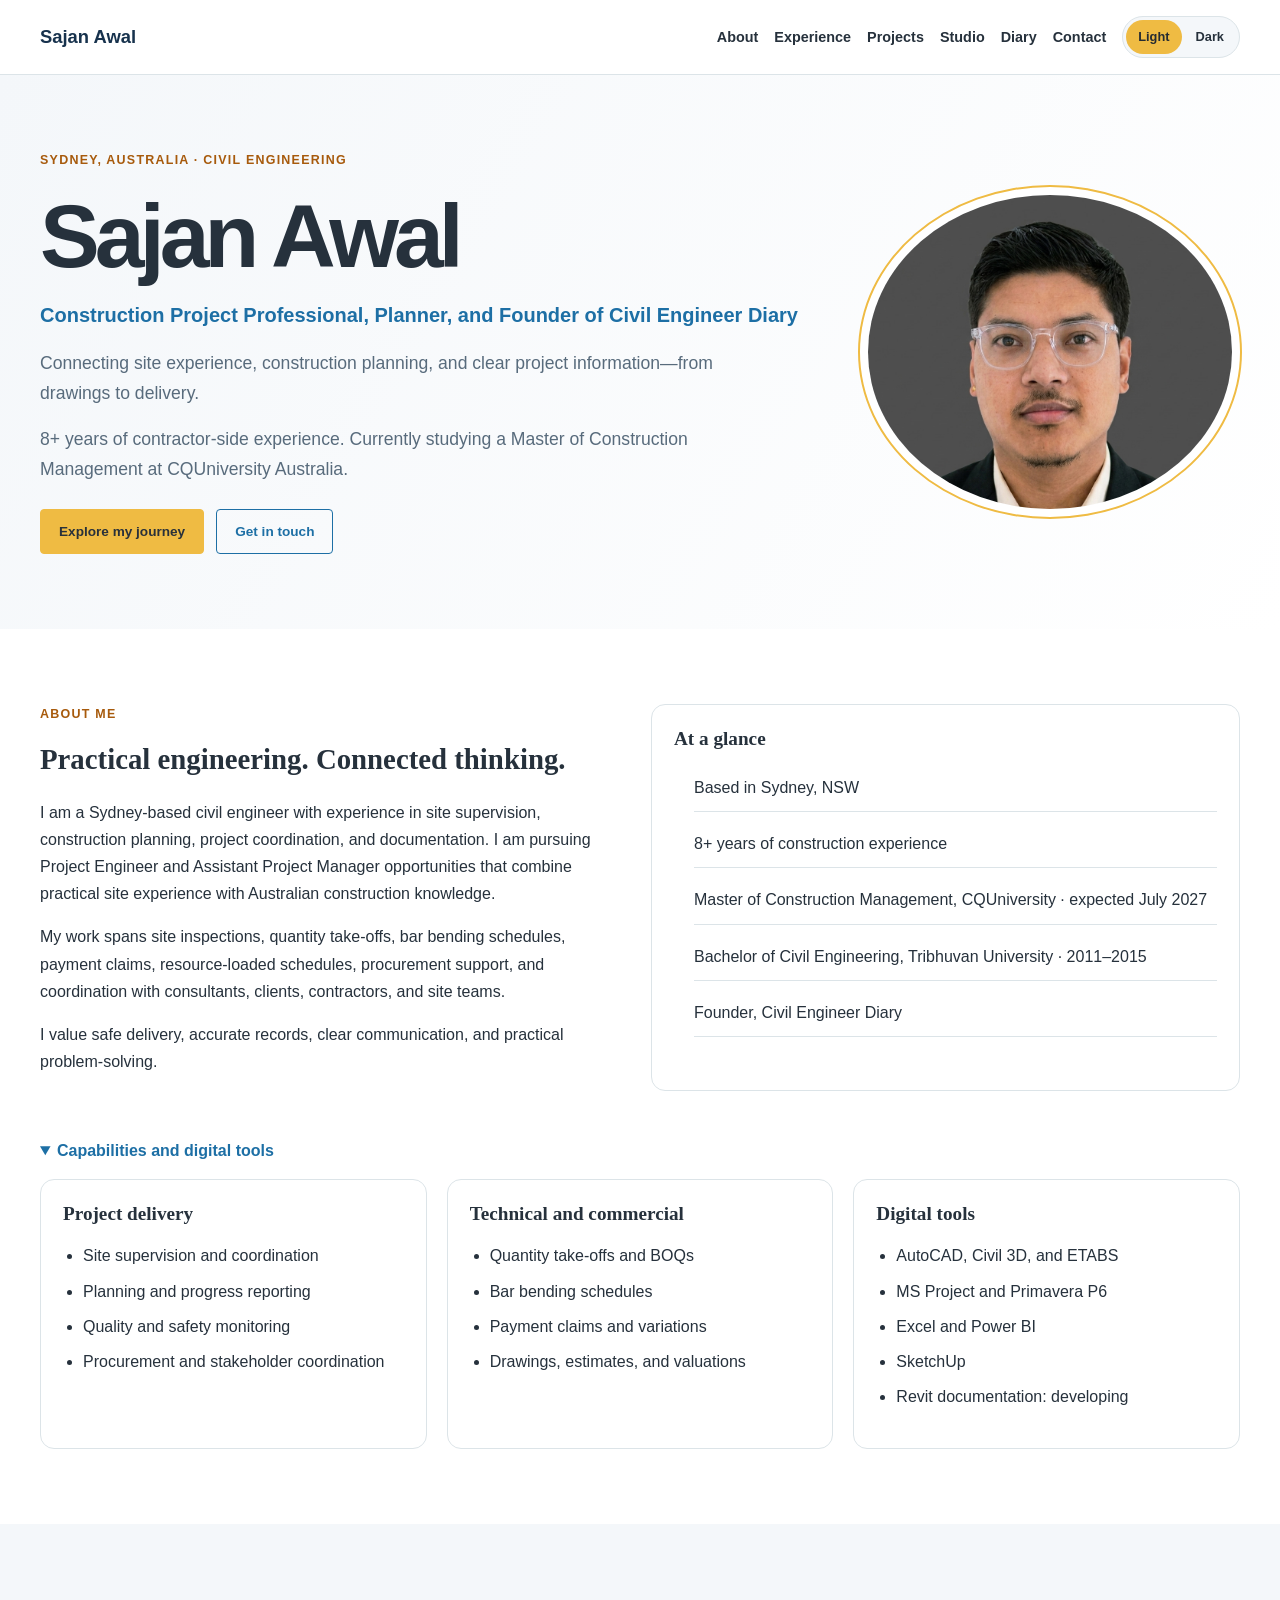
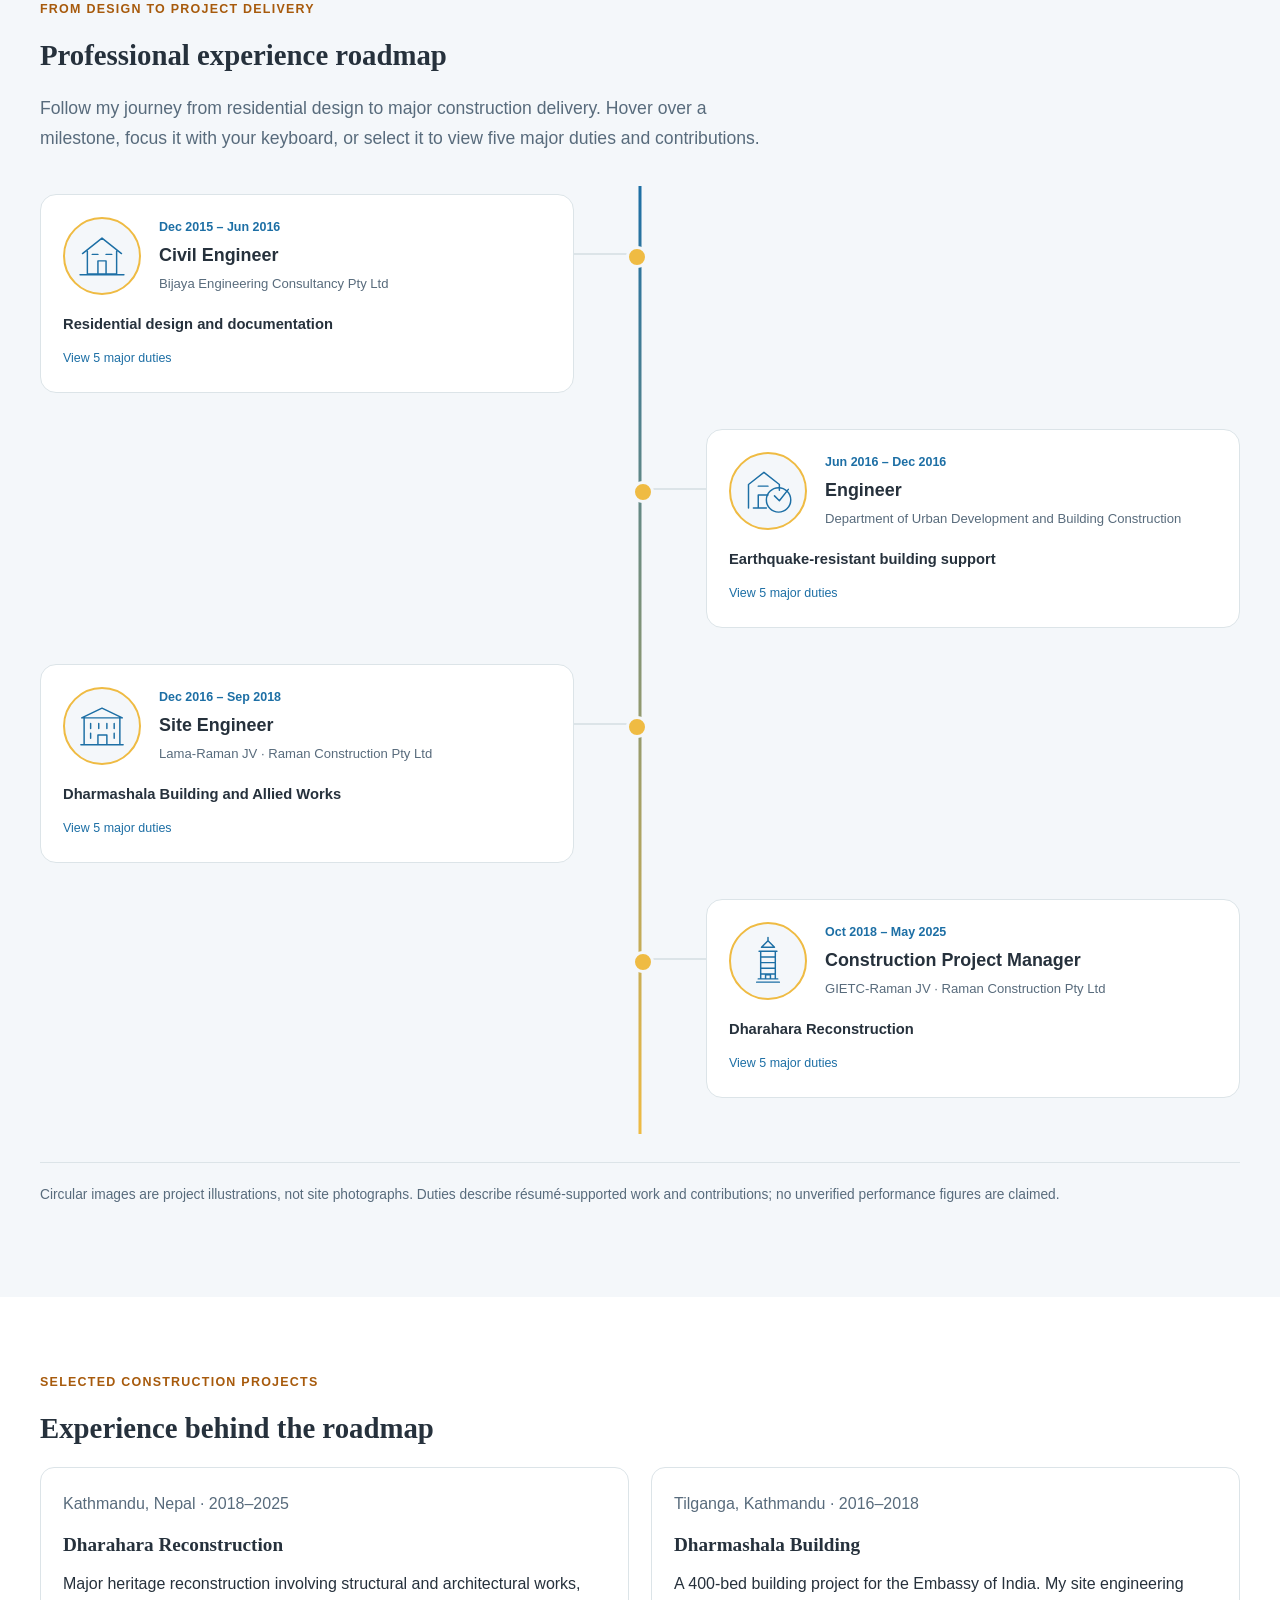
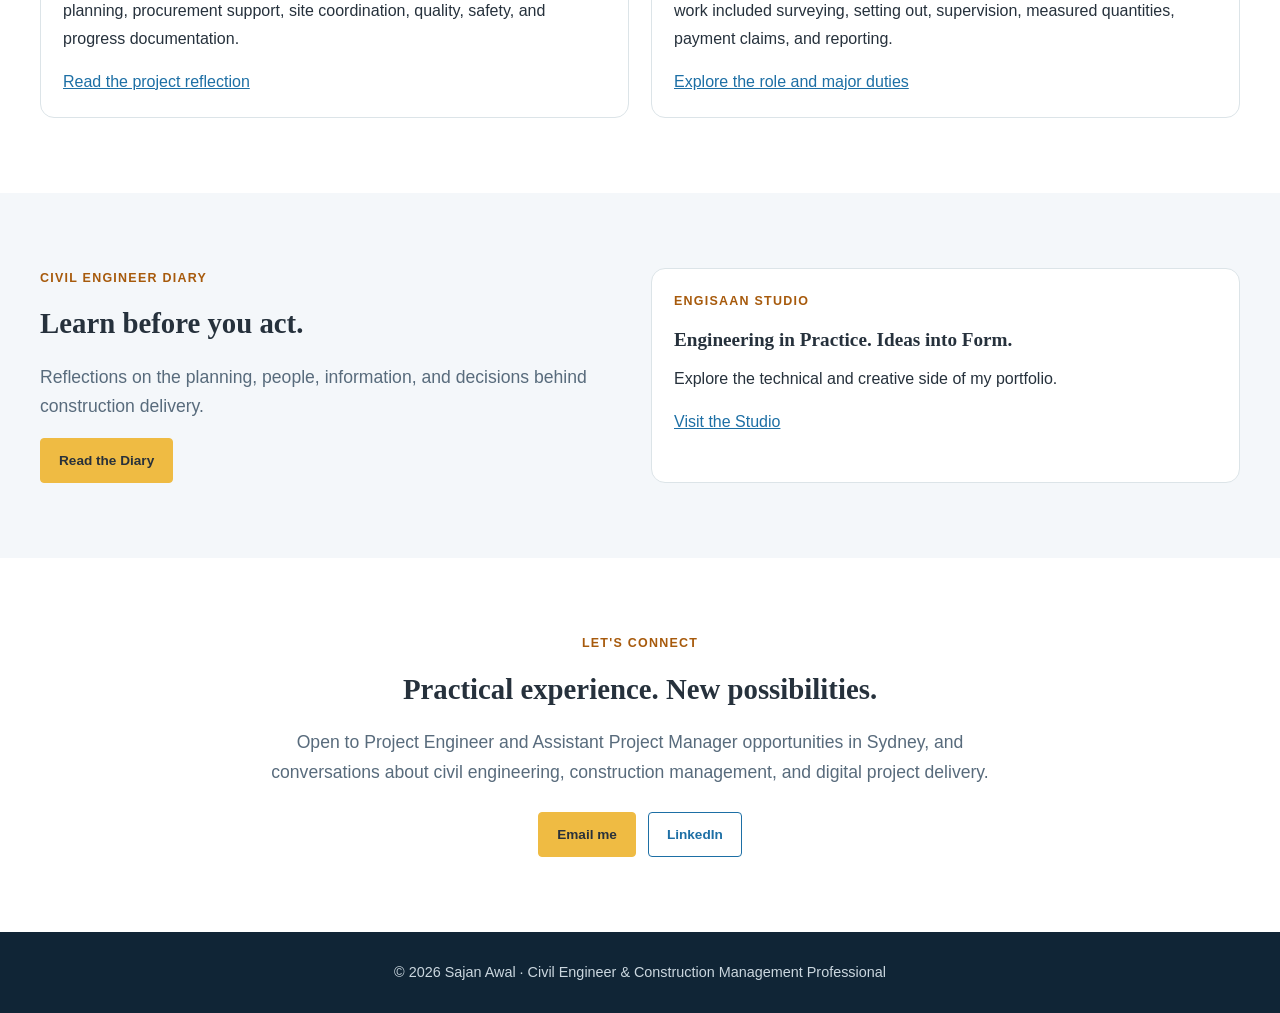
==== index.html @ 55c4f6f7 "Unify Studio and Diary styling and add shared light dark controls sitewide" ====
<!DOCTYPE html><html lang="en"><head><meta charset="UTF-8"><meta name="viewport" content="width=device-width,initial-scale=1"><meta name="description" content="Sajan Awal: civil engineering, construction management, and practical project experience. Explore an interactive career roadmap and construction portfolio."><title>Sajan Awal | Civil Engineer &amp; Construction Management</title><script src="assets/site.js"></script><link rel="stylesheet" href="assets/site.css"></head><body class="home"><a class="skip" href="#top">Skip to content</a><header><div class="container"><nav class="main-nav" aria-label="Main navigation"><a class="brand" href="#top">Sajan Awal</a><ul class="navlinks"><li><a href="#about">About</a></li><li><a href="#experience">Experience</a></li><li><a href="#projects">Projects</a></li><li><a href="engisaan-studio.html">Studio</a></li><li><a href="civil-engineer-diary.html">Diary</a></li><li><a href="#contact">Contact</a></li><li><div class="theme-switch" role="group" aria-label="Colour theme" hidden><button type="button" data-theme-choice="light" aria-pressed="false">Light</button><button type="button" data-theme-choice="dark" aria-pressed="false">Dark</button></div></li></ul></nav></div></header><main id="top"><section class="hero home-section"><div class="container hero-grid"><div><p class="eyebrow">Sydney, Australia · Civil Engineering</p><h1>Sajan Awal</h1><h2>Construction Project Professional, Planner, and Founder of Civil Engineer Diary</h2><p class="lead">Connecting site experience, construction planning, and clear project information—from drawings to delivery.</p><p class="lead">8+ years of contractor-side experience. Currently studying a Master of Construction Management at CQUniversity Australia.</p><div class="buttons"><a class="button" href="#experience">Explore my journey</a><a class="button secondary" href="#contact">Get in touch</a></div></div><img class="portrait" src="images/profile.jpg" width="330" height="330" alt="Sajan Awal, civil engineer and construction management professional"></div></section><section id="about" class="home-section"><div class="container"><div class="two-col"><div><p class="eyebrow">About me</p><h2>Practical engineering. Connected thinking.</h2><p>I am a Sydney-based civil engineer with experience in site supervision, construction planning, project coordination, and documentation. I am pursuing Project Engineer and Assistant Project Manager opportunities that combine practical site experience with Australian construction knowledge.</p><p>My work spans site inspections, quantity take-offs, bar bending schedules, payment claims, resource-loaded schedules, procurement support, and coordination with consultants, clients, contractors, and site teams.</p><p>I value safe delivery, accurate records, clear communication, and practical problem-solving.</p></div><aside class="card"><h3>At a glance</h3><ul class="facts"><li>Based in Sydney, NSW</li><li>8+ years of construction experience</li><li>Master of Construction Management, CQUniversity · expected July 2027</li><li>Bachelor of Civil Engineering, Tribhuvan University · 2011–2015</li><li>Founder, Civil Engineer Diary</li></ul></aside></div><details id="skills" class="capabilities" open><summary>Capabilities and digital tools</summary><div class="grid"><div class="card"><h3>Project delivery</h3><ul><li>Site supervision and coordination</li><li>Planning and progress reporting</li><li>Quality and safety monitoring</li><li>Procurement and stakeholder coordination</li></ul></div><div class="card"><h3>Technical and commercial</h3><ul><li>Quantity take-offs and BOQs</li><li>Bar bending schedules</li><li>Payment claims and variations</li><li>Drawings, estimates, and valuations</li></ul></div><div class="card"><h3>Digital tools</h3><ul><li>AutoCAD, Civil 3D, and ETABS</li><li>MS Project and Primavera P6</li><li>Excel and Power BI</li><li>SketchUp</li><li>Revit documentation: developing</li></ul></div></div></details></div></section><section id="experience" class="alt home-section"><div class="container"><p class="eyebrow">From design to project delivery</p><h2>Professional experience roadmap</h2><p class="lead">Follow my journey from residential design to major construction delivery. Hover over a milestone, focus it with your keyboard, or select it to view five major duties and contributions.</p><ol class="roadmap" aria-label="Professional experience, earliest to latest"><li class="milestone"><details class="journey-card"><summary><div class="milestone-head"><span class="project-circle"><svg viewBox="0 0 64 64" role="img" aria-label="Residential building illustration"><path d="M8 29 32 10 56 29M14 26v28h36V26M27 54V38h10v16M20 30h7m10 0h7M5 55h54"/></svg></span><div><p class="period">Dec 2015 – Jun 2016</p><h3>Civil Engineer</h3><p class="company">Bijaya Engineering Consultancy Pty Ltd</p></div></div><p class="project-name">Residential design and documentation</p><span class="hint">View 5 major duties</span></summary><div class="star-panel"><ul class="duty-list" aria-label="Five major duties and contributions"><li>For residential design assignments, prepared architectural and structural drawings using AutoCAD and ETABS, producing technical documentation to support design implementation.</li><li>To establish site information for residential works, conducted site measurements and layout activities, providing measured inputs for implementation.</li><li>For project cost planning, prepared residential construction estimates, supplying cost information aligned with project requirements.</li><li>To support residential project assessment, prepared valuations, providing documented information for project review.</li><li>For tender-stage requirements, prepared residential tender documentation, contributing the project information needed for the tender process.</li></ul></div></details></li><li class="milestone"><details class="journey-card"><summary><div class="milestone-head"><span class="project-circle"><svg viewBox="0 0 64 64" role="img" aria-label="Building inspection illustration"><path d="M8 53V24L27 9l19 15v7M14 53h16M20 53V37h12M20 26h12M40 38l6 6 11-14"/><circle cx="45" cy="43" r="15"/></svg></span><div><p class="period">Jun 2016 – Dec 2016</p><h3>Engineer</h3><p class="company">Department of Urban Development and Building Construction</p></div></div><p class="project-name">Earthquake-resistant building support</p><span class="hint">View 5 major duties</span></summary><div class="star-panel"><ul class="duty-list" aria-label="Five major duties and contributions"><li>For earthquake-resistant building works, provided technical assistance, supporting local implementation of construction requirements.</li><li>To support construction compliance checks, carried out building inspections, contributing site-based information for technical review.</li><li>For construction-stage verification, checked the stages of building work, supplying technical verification support for grant distribution activities.</li><li>To communicate implementation progress, prepared weekly reports, providing a regular record of construction activities.</li><li>For local-level delivery, supported implementation activities alongside technical assistance and inspections, contributing engineering input to the programme.</li></ul></div></details></li><li class="milestone"><details class="journey-card"><summary><div class="milestone-head"><span class="project-circle"><svg viewBox="0 0 64 64" role="img" aria-label="Dharmashala building illustration"><path d="M6 55h52M10 55V22h44v33M7 22h50L32 10 7 22ZM18 29v6m10-6v6m10-6v6m9-6v6M18 41v6m29-6v6M27 55V43h11v12"/></svg></span><div><p class="period">Dec 2016 – Sep 2018</p><h3>Site Engineer</h3><p class="company">Lama-Raman JV · Raman Construction Pty Ltd</p></div></div><p class="project-name">Dharmashala Building and Allied Works</p><span class="hint">View 5 major duties</span></summary><div class="star-panel"><ul class="duty-list" aria-label="Five major duties and contributions"><li>For the 400-bed Dharmashala project, conducted surveys, setting out, and layouts from approved structural and architectural drawings, providing site references for construction.</li><li>To support daily delivery against specifications, supervised site activities and monitored quality and safety, contributing compliance support for building works.</li><li>For reinforcement and cost documentation, prepared bar bending schedules and estimates, supplying technical and quantity information for site work.</li><li>To document work for payment, prepared claims based on measured quantities and site progress, producing supporting commercial records.</li><li>For planning and progress tracking, supported scheduling and prepared daily and monthly reports covering milestones, site issues, and recovery actions, giving the team documented information for site management.</li></ul><p><a href="#projects">View selected projects</a></p></div></details></li><li class="milestone"><details class="journey-card"><summary><div class="milestone-head"><span class="project-circle"><svg viewBox="0 0 64 64" role="img" aria-label="Dharahara tower illustration"><path d="M23 54V20h18v34M20 54h24M18 58h28M21 20h22M24 15h16l-8-8-8 8ZM32 7V3M23 27h18M23 34h18M23 41h18M23 48h18M29 54v-5h6v5"/></svg></span><div><p class="period">Oct 2018 – May 2025</p><h3>Construction Project Manager</h3><p class="company">GIETC-Raman JV · Raman Construction Pty Ltd</p></div></div><p class="project-name">Dharahara Reconstruction</p><span class="hint">View 5 major duties</span></summary><div class="star-panel"><ul class="duty-list" aria-label="Five major duties and contributions"><li>For the NPR 3.48 billion Dharahara Reconstruction project, assisted with daily planning and developed resource-loaded MS Project schedules, providing a planning basis for coordinating work and resources.</li><li>To support delivery against drawings and specifications, supervised excavation, piling, reinforcement, concrete, formwork, masonry, façade, steel, and finishing works, alongside site inspections and quality and safety monitoring.</li><li>For progress and commercial reporting, prepared progress reports and Interim Payment Certificates and tracked variations and claims, producing records to support payment and project review.</li><li>To address approvals and resource requirements, coordinated clients, consultants, contractors, and procurement inputs for materials, equipment, and labour, supporting project progress and site delivery.</li><li>For day-to-day team delivery, guided junior engineers and site teams while supporting documentation control, contributing technical guidance and project information for ongoing work.</li></ul><p><a href="blogs.html#dharahara-reflections">Read my Dharahara reflections</a></p></div></details></li></ol><p class="roadmap-note">Circular images are project illustrations, not site photographs. Duties describe résumé-supported work and contributions; no unverified performance figures are claimed.</p></div></section><section id="projects" class="home-section"><div class="container"><p class="eyebrow">Selected construction projects</p><h2>Experience behind the roadmap</h2><div class="projects"><article class="card"><p class="meta">Kathmandu, Nepal · 2018–2025</p><h3>Dharahara Reconstruction</h3><p>Major heritage reconstruction involving structural and architectural works, planning, procurement support, site coordination, quality, safety, and progress documentation.</p><a href="blogs.html#dharahara-reflections">Read the project reflection</a></article><article class="card"><p class="meta">Tilganga, Kathmandu · 2016–2018</p><h3>Dharmashala Building</h3><p>A 400-bed building project for the Embassy of India. My site engineering work included surveying, setting out, supervision, measured quantities, payment claims, and reporting.</p><a href="#experience">Explore the role and major duties</a></article></div></div></section><section class="alt home-section"><div class="container two-col"><div><p class="eyebrow">Civil Engineer Diary</p><h2>Learn before you act.</h2><p class="lead">Reflections on the planning, people, information, and decisions behind construction delivery.</p><a class="button" href="civil-engineer-diary.html">Read the Diary</a></div><div class="card"><p class="eyebrow">EngiSaan Studio</p><h3>Engineering in Practice. Ideas into Form.</h3><p>Explore the technical and creative side of my portfolio.</p><a href="engisaan-studio.html">Visit the Studio</a></div></div></section><section id="contact" class="home-section"><div class="container contact-block"><p class="eyebrow">Let's connect</p><h2>Practical experience. New possibilities.</h2><p class="lead">Open to Project Engineer and Assistant Project Manager opportunities in Sydney, and conversations about civil engineering, construction management, and digital project delivery.</p><div class="buttons"><a class="button" href="mailto:ersajanawal@gmail.com">Email me</a><a class="button secondary" href="https://www.linkedin.com/in/awalsajan" target="_blank" rel="noopener noreferrer">LinkedIn</a></div></div></section></main><footer><div class="container">&copy; 2026 Sajan Awal · Civil Engineer &amp; Construction Management Professional</div></footer></body></html>
---- assets/site.css ----
:root{color-scheme:light;--bg:#fff;--surface:#f4f7fa;--card:#fff;--ink:#26313c;--navy:#17324d;--muted:#586b7c;--blue:#1d6fa5;--line:#dce4e8;--gold:#efbb43;--accent:#a75a0c}html[data-theme=dark]{color-scheme:dark;--bg:#101b28;--surface:#152435;--card:#1b2d40;--ink:#e3edf5;--navy:#e3edf5;--muted:#b0c0cf;--blue:#87d1ff;--line:#374c60;--accent:#f4b264}*{box-sizing:border-box}html{scroll-behavior:smooth}body{margin:0;background:var(--bg);color:var(--ink);font:16px/1.7 Arial,Helvetica,sans-serif}a{color:var(--blue)}button,input,summary{font:inherit}button,summary{cursor:pointer}a:focus-visible,button:focus-visible,input:focus-visible,summary:focus-visible{outline:3px solid var(--gold);outline-offset:4px}.container{width:min(1200px,calc(100% - 40px));margin:auto}.skip{position:absolute;top:-100px;background:var(--bg);padding:12px;z-index:30}.skip:focus{top:0}header{border-bottom:1px solid var(--line);background:var(--bg)}.main-nav{display:flex;align-items:center;justify-content:space-between;gap:20px;padding:16px 0;min-height:74px}.brand{font-size:1.15rem;font-weight:800;color:var(--navy);text-decoration:none}.navlinks{display:flex;flex-wrap:wrap;align-items:center;gap:16px;list-style:none;padding:0;margin:0}.navlinks a{color:var(--ink);font-size:.9rem;font-weight:700;text-decoration:none}.navlinks a[aria-current]{color:var(--blue);text-decoration:underline;text-underline-offset:6px}.theme-switch{display:flex;gap:2px;padding:3px;border:1px solid var(--line);border-radius:30px;background:var(--surface)}.theme-switch button{border:0;border-radius:24px;padding:6px 12px;background:transparent;color:var(--ink);font-size:.8rem;font-weight:700}.theme-switch button[aria-pressed=true]{background:var(--gold);color:#252b32}h1,h2,h3{font-family:Georgia,serif;line-height:1.3}h1{font-size:clamp(2rem,4vw,2.8rem);margin:0 0 16px}h2{font-size:1.8rem;margin:0 0 20px}h3{font-size:1.2rem;margin:0 0 12px}p{margin:0 0 16px}.layout{display:grid;grid-template-columns:minmax(0,1fr) 285px;gap:30px;padding:36px 0 60px}.main-column,.sidebar{min-width:0}.banner{border-radius:16px;background:linear-gradient(125deg,#242b33,#39434f);padding:30px;color:#fff}.banner p{color:#e0e5eb}.eyebrow{text-transform:uppercase;font-size:.78rem;letter-spacing:.1em;color:var(--accent);font-weight:700}.banner .eyebrow{color:#efd69d}.banner h1{color:#fff}.filters{display:flex;flex-wrap:wrap;gap:8px;margin-top:18px}.filters button{border:1px solid #71808d;border-radius:24px;padding:8px 13px;background:#46505b;color:#fff;font-size:.85rem;font-weight:700}.filters button[aria-pressed=true]{background:var(--gold);border-color:var(--gold);color:#252b32}.toolbar{display:flex;flex-wrap:wrap;align-items:center;gap:14px;background:var(--surface);padding:14px 16px;margin:24px 0 8px}.views{display:flex;gap:6px}.views button{border:1px solid var(--line);background:var(--card);color:var(--ink);padding:5px 10px;border-radius:4px}.views button[aria-pressed=true]{background:var(--gold);color:#252b32;border-color:var(--gold)}.result-count,.excerpt,.lead,.meta,.project-meta{color:var(--muted)}.result-count{font-size:.88rem}.posts{display:grid;grid-template-columns:1fr}.post{display:grid;grid-template-columns:215px minmax(0,1fr);gap:25px;padding:28px 0;border-bottom:1px solid var(--line);min-width:0}.post h2{font-size:1.4rem;margin-bottom:16px}.post h2 a{color:var(--ink);text-decoration:none}.cover{aspect-ratio:16/10;border-radius:12px;background:linear-gradient(140deg,#17324d,#344454);display:flex;flex-direction:column;justify-content:space-between;padding:20px;color:#fff;align-self:start}.cover span{font-size:.75rem;text-transform:uppercase;color:#f2ce7e}.cover strong{font:700 1.5rem/1.25 Georgia,serif}.cover small{font-size:.76rem;color:#d2dbe4}.metadata{display:flex;flex-wrap:wrap;gap:12px 24px;margin-bottom:18px;font-size:.85rem}.metadata div{border-right:1px solid var(--line);padding-right:18px}.metadata span{display:block;color:var(--muted)}.metadata strong{font-weight:600}.button,.read-more{display:inline-block;padding:10px 18px;background:var(--gold);color:#29313a;text-decoration:none;font-size:.85rem;font-weight:700;border:1px solid var(--gold);border-radius:4px}.button.secondary{background:transparent;color:var(--blue);border-color:var(--blue)}.buttons{display:flex;flex-wrap:wrap;gap:12px;margin-top:24px}.posts.grid{grid-template-columns:repeat(2,minmax(0,1fr));gap:24px}.posts.grid .post{grid-template-columns:1fr;gap:18px}.posts.grid .cover{width:100%}.search-box{margin-bottom:24px}.search-box label{display:block;font-weight:700;margin-bottom:8px}.search-box input{width:100%;border:1px solid var(--line);padding:12px;border-radius:6px;background:var(--card);color:var(--ink)}.side-card,.card,.draft{border:1px solid var(--line);border-radius:14px;padding:22px;background:var(--card)}.side-card{margin-bottom:20px}.side-card h2{font-size:1.2rem;margin-bottom:12px}.side-card p,.side-card li{font-size:.9rem;color:var(--muted)}.side-card ul,.side-card ol{padding-left:20px}.side-card a{font-weight:700}.content-section{padding-top:36px;scroll-margin-top:24px}.developing{margin-top:36px}.developing h2{font-size:1.35rem}.status{font-size:.78rem;font-weight:700;text-transform:uppercase;color:var(--accent)}.draft h3{margin-top:10px}.draft p{color:var(--muted)}.learning-note,.roadmap-note{font-size:.86rem;color:var(--muted);border-top:1px solid var(--line);padding-top:20px;margin-top:28px}.video-frame{width:100%;aspect-ratio:16/9;margin:20px 0;border-radius:8px;overflow:hidden;background:#102536}.video-frame iframe{display:block;width:100%;height:100%;border:0}.projects,.two-col{display:grid;grid-template-columns:repeat(2,minmax(0,1fr));gap:22px}.grid{display:grid;grid-template-columns:repeat(3,minmax(0,1fr));gap:20px}.card ul{padding-left:20px}.card li{margin:8px 0}.process{display:grid;grid-template-columns:repeat(2,minmax(0,1fr));gap:18px}.step{padding:20px;border-left:3px solid var(--gold);background:var(--surface)}.breadcrumbs{padding:16px 0;border-bottom:1px solid var(--line);font-size:.85rem;color:var(--muted)}.breadcrumbs ol{display:flex;flex-wrap:wrap;gap:10px;list-style:none;padding:0;margin:0}.breadcrumbs li+li::before{content:'›';margin-right:10px}.article{min-width:0;scroll-margin-top:20px}.article-cover{min-height:270px;aspect-ratio:1.9;background:linear-gradient(120deg,#17324d,#26313c 65%,#414b55);display:flex;flex-direction:column;justify-content:center;padding:clamp(24px,5vw,48px);color:#fff;border-bottom:6px solid var(--gold)}.article-cover p{font-size:.8rem;text-transform:uppercase;letter-spacing:.1em;color:#f2ce7e}.article-cover strong{font:700 clamp(2.3rem,5vw,3.8rem)/1.1 Georgia,serif}.article-cover span{color:#dbe4ed;margin-top:20px}.article h1{font-size:clamp(1.7rem,3vw,2.2rem);margin:24px 0 20px}.article-body{font:1.075rem/1.8 Georgia,serif}.article-body h2{font-size:1.45rem;margin:32px 0 14px;scroll-margin-top:24px}.article-body li{margin:7px 0}.note{border-left:4px solid var(--gold);background:var(--surface);padding:18px 22px;font-size:.9rem;margin-top:30px}.article-footer{margin-top:30px;padding-top:24px;border-top:1px solid var(--line);display:flex;flex-wrap:wrap;gap:14px 24px}.mobile-contents{display:none}.home-section{padding:75px 0;scroll-margin-top:24px}.alt{background:var(--surface)}.hero{background:linear-gradient(120deg,var(--surface),var(--bg))}.hero-grid{display:grid;grid-template-columns:1.4fr .7fr;gap:60px;align-items:center}.home h1{font:800 clamp(3rem,7vw,5.6rem)/1.05 Arial,sans-serif;letter-spacing:-.055em;margin:18px 0}.hero h2{font:700 1.25rem/1.4 Arial,sans-serif;color:var(--blue)}.lead{font-size:1.1rem;max-width:740px}.portrait{width:100%;aspect-ratio:1;object-fit:cover;object-position:center top;border-radius:50%;border:8px solid var(--bg);outline:2px solid var(--gold)}.facts{list-style:none;padding:0;margin:0}.facts li{padding:10px 0;border-bottom:1px solid var(--line)}.capabilities{margin-top:32px}.capabilities summary{font-weight:700;color:var(--blue);padding:14px 0}.roadmap{list-style:none;padding:8px 0 0;margin:32px 0 0;position:relative}.roadmap::before{content:'';position:absolute;top:0;bottom:0;left:50%;width:3px;background:linear-gradient(var(--blue),var(--gold));transform:translateX(-50%)}.milestone{position:relative;width:50%;padding:0 66px 36px 0}.milestone:nth-child(even){margin-left:50%;padding:0 0 36px 66px}.milestone::after{content:'';position:absolute;right:-8px;top:52px;width:16px;height:16px;border-radius:50%;background:var(--gold);border:3px solid var(--surface)}.milestone:nth-child(even)::after{left:-8px;right:auto}.milestone::before{content:'';position:absolute;right:0;top:59px;width:66px;height:2px;background:var(--line)}.milestone:nth-child(even)::before{left:0;right:auto}.journey-card{background:var(--card);border:1px solid var(--line);border-radius:16px;overflow:hidden}.journey-card:hover,.journey-card:focus-within{border-color:var(--blue)}.journey-card summary{display:block;list-style:none;padding:22px}.journey-card summary::-webkit-details-marker{display:none}.milestone-head{display:flex;gap:18px;align-items:center}.project-circle{flex:0 0 78px;width:78px;height:78px;border:2px solid var(--gold);border-radius:50%;background:var(--surface);display:grid;place-items:center;color:var(--blue)}.project-circle svg{width:52px;height:52px;fill:none;stroke:currentColor;stroke-width:1.8;stroke-linecap:round;stroke-linejoin:round}.period{font-size:.78rem;font-weight:800;color:var(--blue);margin-bottom:6px}.journey-card h3{font:700 1.12rem/1.3 Arial,sans-serif;margin:0 0 6px}.company{font-size:.82rem;color:var(--muted);margin:0}.project-name{font-weight:700;font-size:.92rem;margin:16px 0 6px}.hint{color:var(--blue);font-size:.78rem}.journey-card[open] .hint::after{content:' · Select again to close'}.star-panel{padding:0 22px 24px;border-top:1px solid var(--line)}.duty-list{margin:20px 0 0;padding-left:20px;font-size:.9rem;color:var(--muted)}.duty-list li{margin-bottom:14px}.contact-block{text-align:center;max-width:760px;margin:auto}.contact-block .buttons{justify-content:center}footer{background:#102536;color:#cbd7df;padding:28px 0;text-align:center;font-size:.9rem}footer a{color:inherit}[hidden]{display:none!important}@media(max-width:1000px){.layout{grid-template-columns:minmax(0,1fr) 250px;gap:22px}.post{grid-template-columns:170px minmax(0,1fr);gap:20px}.grid{grid-template-columns:1fr}}@media(max-width:850px){.main-nav{align-items:flex-start;flex-direction:column}.navlinks{gap:10px 16px}.roadmap::before{left:10px}.milestone,.milestone:nth-child(even){width:100%;margin-left:0;padding:0 0 24px 44px}.milestone::after,.milestone:nth-child(even)::after{left:2px;right:auto}.milestone::before,.milestone:nth-child(even)::before{left:10px;width:34px;right:auto}.two-col{grid-template-columns:1fr}}@media(max-width:780px){.layout{grid-template-columns:1fr;padding-top:24px}.listing .sidebar{grid-row:1}.listing .sidebar .side-card{display:none}.banner{padding:24px}.post,.posts.grid,.projects,.process{grid-template-columns:1fr}.cover{width:100%;max-width:420px}.article-cover{min-height:220px;aspect-ratio:auto;padding:28px}.article-body{font-size:1rem}.sidebar .contents-card{display:none}.mobile-contents{display:block;padding:16px;background:var(--surface);margin-bottom:24px}.home-section{padding:50px 0}.hero-grid{grid-template-columns:1fr;gap:32px}.portrait{width:190px;grid-row:1}.milestone-head{gap:12px}.project-circle{width:64px;height:64px;flex-basis:64px}.project-circle svg{width:44px;height:44px}}@media(prefers-reduced-motion:reduce){html{scroll-behavior:auto}}
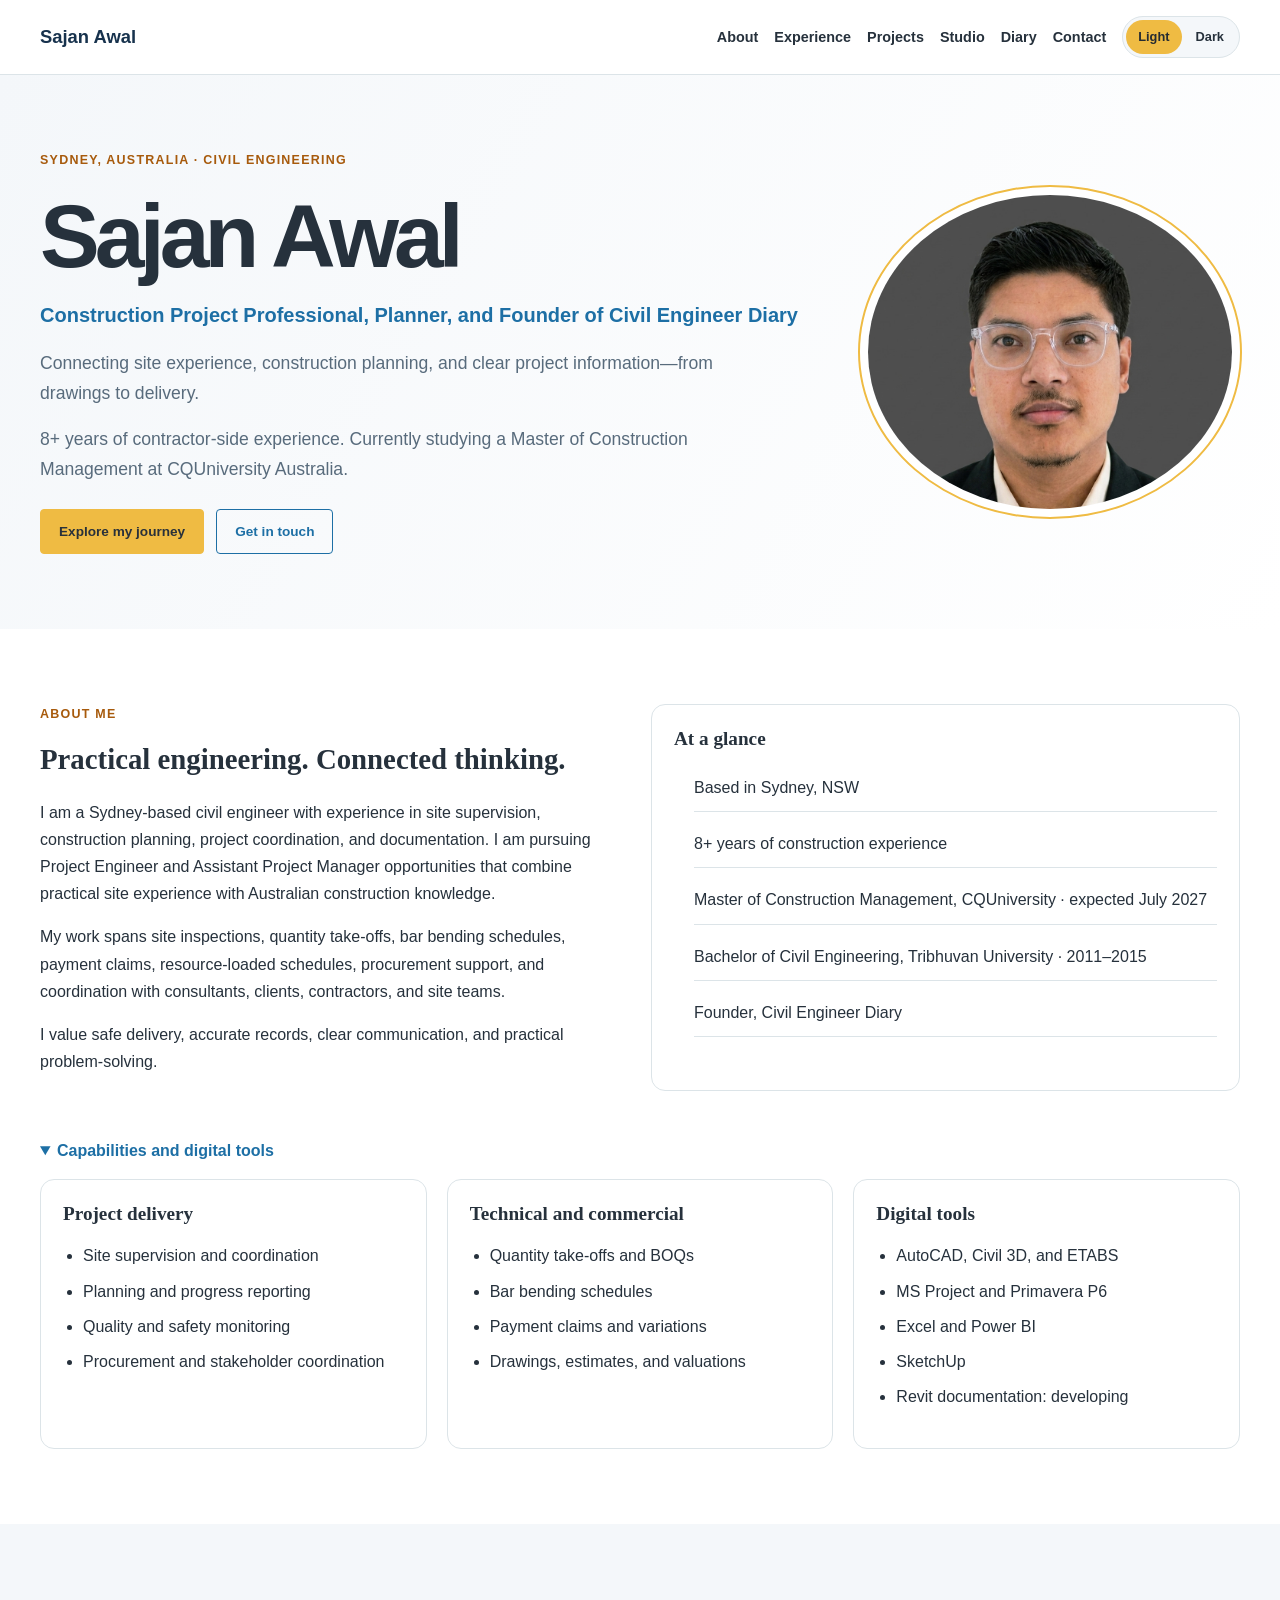
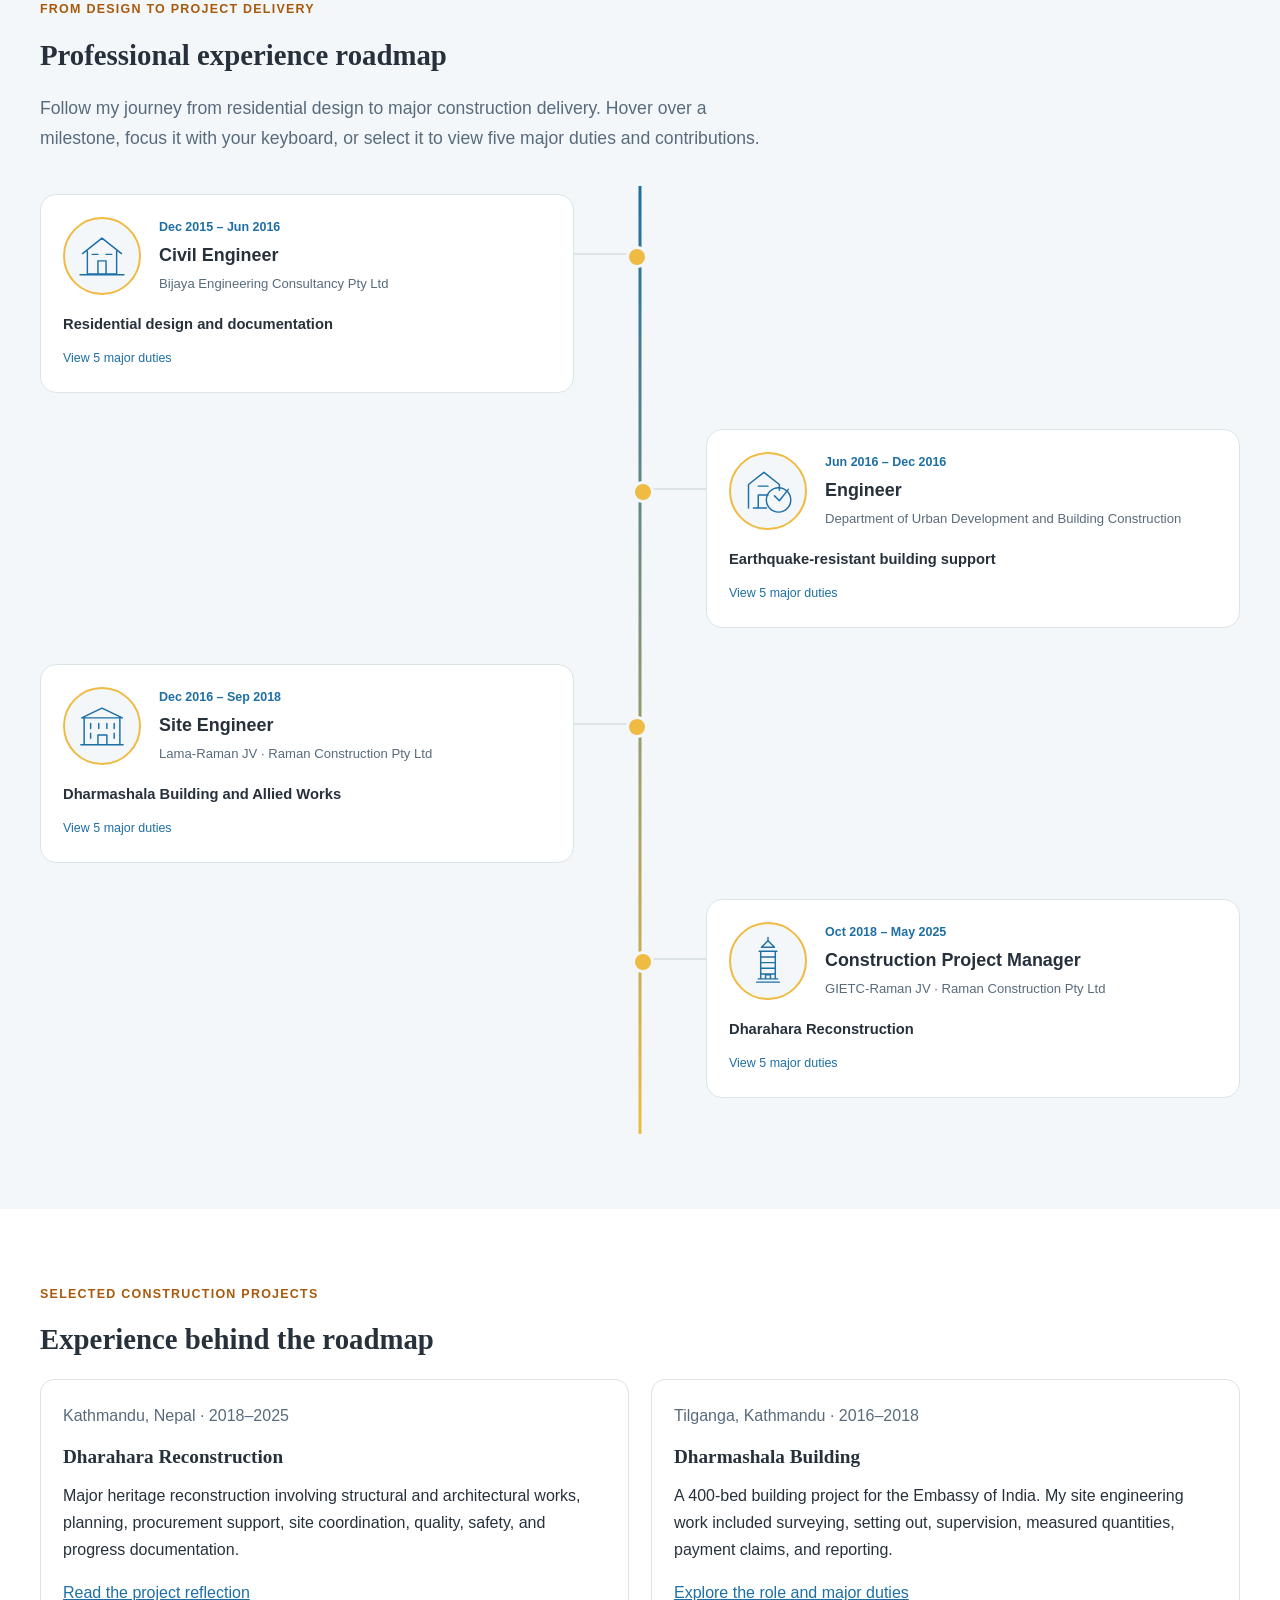
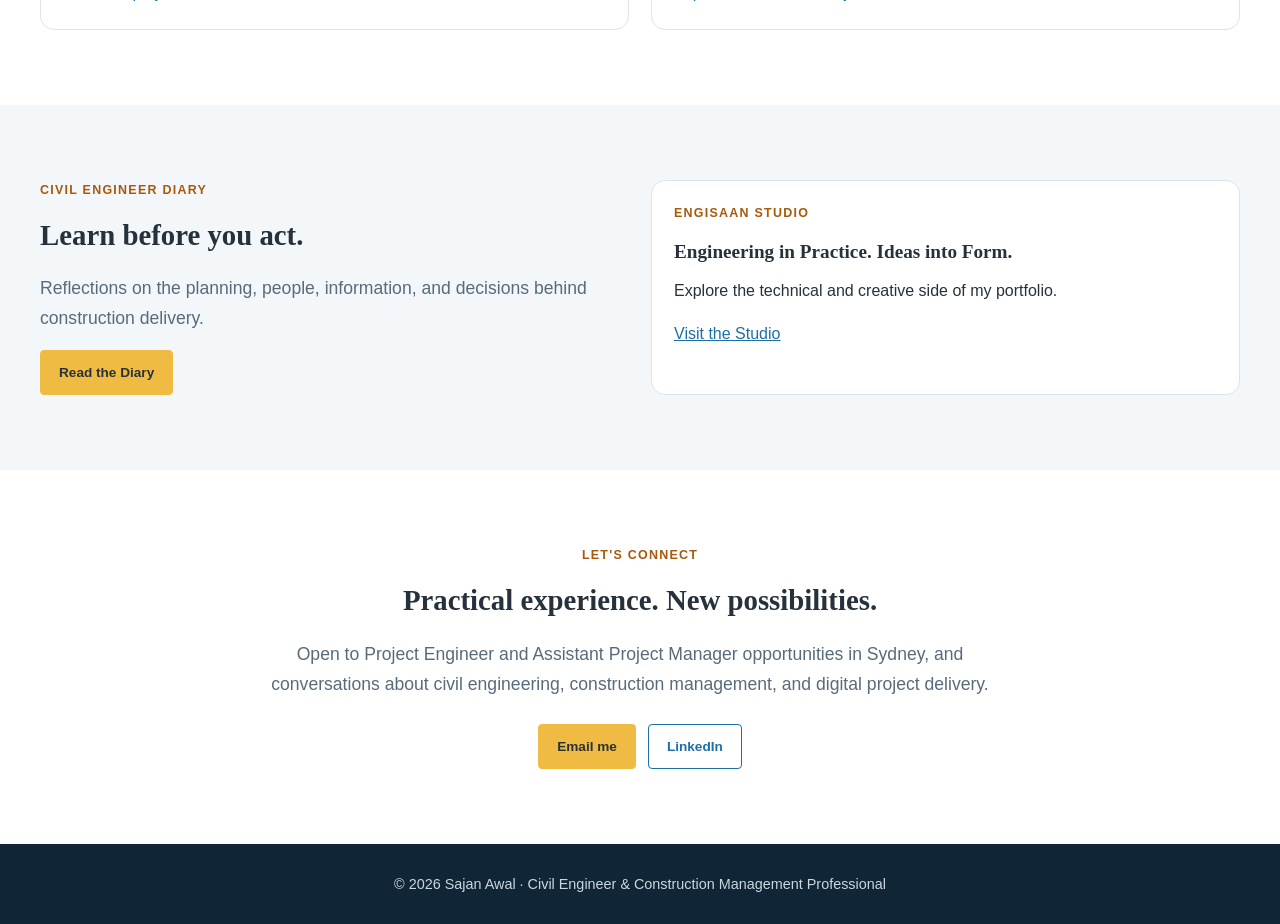
==== commit 53c0d869: "Update index.html" ====
--- a/index.html
+++ b/index.html
@@ -1 +1 @@
-<!DOCTYPE html><html lang="en"><head><meta charset="UTF-8"><meta name="viewport" content="width=device-width,initial-scale=1"><meta name="description" content="Sajan Awal: civil engineering, construction management, and practical project experience. Explore an interactive career roadmap and construction portfolio."><title>Sajan Awal | Civil Engineer &amp; Construction Management</title><script src="assets/site.js"></script><link rel="stylesheet" href="assets/site.css"></head><body class="home"><a class="skip" href="#top">Skip to content</a><header><div class="container"><nav class="main-nav" aria-label="Main navigation"><a class="brand" href="#top">Sajan Awal</a><ul class="navlinks"><li><a href="#about">About</a></li><li><a href="#experience">Experience</a></li><li><a href="#projects">Projects</a></li><li><a href="engisaan-studio.html">Studio</a></li><li><a href="civil-engineer-diary.html">Diary</a></li><li><a href="#contact">Contact</a></li><li><div class="theme-switch" role="group" aria-label="Colour theme" hidden><button type="button" data-theme-choice="light" aria-pressed="false">Light</button><button type="button" data-theme-choice="dark" aria-pressed="false">Dark</button></div></li></ul></nav></div></header><main id="top"><section class="hero home-section"><div class="container hero-grid"><div><p class="eyebrow">Sydney, Australia · Civil Engineering</p><h1>Sajan Awal</h1><h2>Construction Project Professional, Planner, and Founder of Civil Engineer Diary</h2><p class="lead">Connecting site experience, construction planning, and clear project information—from drawings to delivery.</p><p class="lead">8+ years of contractor-side experience. Currently studying a Master of Construction Management at CQUniversity Australia.</p><div class="buttons"><a class="button" href="#experience">Explore my journey</a><a class="button secondary" href="#contact">Get in touch</a></div></div><img class="portrait" src="images/profile.jpg" width="330" height="330" alt="Sajan Awal, civil engineer and construction management professional"></div></section><section id="about" class="home-section"><div class="container"><div class="two-col"><div><p class="eyebrow">About me</p><h2>Practical engineering. Connected thinking.</h2><p>I am a Sydney-based civil engineer with experience in site supervision, construction planning, project coordination, and documentation. I am pursuing Project Engineer and Assistant Project Manager opportunities that combine practical site experience with Australian construction knowledge.</p><p>My work spans site inspections, quantity take-offs, bar bending schedules, payment claims, resource-loaded schedules, procurement support, and coordination with consultants, clients, contractors, and site teams.</p><p>I value safe delivery, accurate records, clear communication, and practical problem-solving.</p></div><aside class="card"><h3>At a glance</h3><ul class="facts"><li>Based in Sydney, NSW</li><li>8+ years of construction experience</li><li>Master of Construction Management, CQUniversity · expected July 2027</li><li>Bachelor of Civil Engineering, Tribhuvan University · 2011–2015</li><li>Founder, Civil Engineer Diary</li></ul></aside></div><details id="skills" class="capabilities" open><summary>Capabilities and digital tools</summary><div class="grid"><div class="card"><h3>Project delivery</h3><ul><li>Site supervision and coordination</li><li>Planning and progress reporting</li><li>Quality and safety monitoring</li><li>Procurement and stakeholder coordination</li></ul></div><div class="card"><h3>Technical and commercial</h3><ul><li>Quantity take-offs and BOQs</li><li>Bar bending schedules</li><li>Payment claims and variations</li><li>Drawings, estimates, and valuations</li></ul></div><div class="card"><h3>Digital tools</h3><ul><li>AutoCAD, Civil 3D, and ETABS</li><li>MS Project and Primavera P6</li><li>Excel and Power BI</li><li>SketchUp</li><li>Revit documentation: developing</li></ul></div></div></details></div></section><section id="experience" class="alt home-section"><div class="container"><p class="eyebrow">From design to project delivery</p><h2>Professional experience roadmap</h2><p class="lead">Follow my journey from residential design to major construction delivery. Hover over a milestone, focus it with your keyboard, or select it to view five major duties and contributions.</p><ol class="roadmap" aria-label="Professional experience, earliest to latest"><li class="milestone"><details class="journey-card"><summary><div class="milestone-head"><span class="project-circle"><svg viewBox="0 0 64 64" role="img" aria-label="Residential building illustration"><path d="M8 29 32 10 56 29M14 26v28h36V26M27 54V38h10v16M20 30h7m10 0h7M5 55h54"/></svg></span><div><p class="period">Dec 2015 – Jun 2016</p><h3>Civil Engineer</h3><p class="company">Bijaya Engineering Consultancy Pty Ltd</p></div></div><p class="project-name">Residential design and documentation</p><span class="hint">View 5 major duties</span></summary><div class="star-panel"><ul class="duty-list" aria-label="Five major duties and contributions"><li>For residential design assignments, prepared architectural and structural drawings using AutoCAD and ETABS, producing technical documentation to support design implementation.</li><li>To establish site information for residential works, conducted site measurements and layout activities, providing measured inputs for implementation.</li><li>For project cost planning, prepared residential construction estimates, supplying cost information aligned with project requirements.</li><li>To support residential project assessment, prepared valuations, providing documented information for project review.</li><li>For tender-stage requirements, prepared residential tender documentation, contributing the project information needed for the tender process.</li></ul></div></details></li><li class="milestone"><details class="journey-card"><summary><div class="milestone-head"><span class="project-circle"><svg viewBox="0 0 64 64" role="img" aria-label="Building inspection illustration"><path d="M8 53V24L27 9l19 15v7M14 53h16M20 53V37h12M20 26h12M40 38l6 6 11-14"/><circle cx="45" cy="43" r="15"/></svg></span><div><p class="period">Jun 2016 – Dec 2016</p><h3>Engineer</h3><p class="company">Department of Urban Development and Building Construction</p></div></div><p class="project-name">Earthquake-resistant building support</p><span class="hint">View 5 major duties</span></summary><div class="star-panel"><ul class="duty-list" aria-label="Five major duties and contributions"><li>For earthquake-resistant building works, provided technical assistance, supporting local implementation of construction requirements.</li><li>To support construction compliance checks, carried out building inspections, contributing site-based information for technical review.</li><li>For construction-stage verification, checked the stages of building work, supplying technical verification support for grant distribution activities.</li><li>To communicate implementation progress, prepared weekly reports, providing a regular record of construction activities.</li><li>For local-level delivery, supported implementation activities alongside technical assistance and inspections, contributing engineering input to the programme.</li></ul></div></details></li><li class="milestone"><details class="journey-card"><summary><div class="milestone-head"><span class="project-circle"><svg viewBox="0 0 64 64" role="img" aria-label="Dharmashala building illustration"><path d="M6 55h52M10 55V22h44v33M7 22h50L32 10 7 22ZM18 29v6m10-6v6m10-6v6m9-6v6M18 41v6m29-6v6M27 55V43h11v12"/></svg></span><div><p class="period">Dec 2016 – Sep 2018</p><h3>Site Engineer</h3><p class="company">Lama-Raman JV · Raman Construction Pty Ltd</p></div></div><p class="project-name">Dharmashala Building and Allied Works</p><span class="hint">View 5 major duties</span></summary><div class="star-panel"><ul class="duty-list" aria-label="Five major duties and contributions"><li>For the 400-bed Dharmashala project, conducted surveys, setting out, and layouts from approved structural and architectural drawings, providing site references for construction.</li><li>To support daily delivery against specifications, supervised site activities and monitored quality and safety, contributing compliance support for building works.</li><li>For reinforcement and cost documentation, prepared bar bending schedules and estimates, supplying technical and quantity information for site work.</li><li>To document work for payment, prepared claims based on measured quantities and site progress, producing supporting commercial records.</li><li>For planning and progress tracking, supported scheduling and prepared daily and monthly reports covering milestones, site issues, and recovery actions, giving the team documented information for site management.</li></ul><p><a href="#projects">View selected projects</a></p></div></details></li><li class="milestone"><details class="journey-card"><summary><div class="milestone-head"><span class="project-circle"><svg viewBox="0 0 64 64" role="img" aria-label="Dharahara tower illustration"><path d="M23 54V20h18v34M20 54h24M18 58h28M21 20h22M24 15h16l-8-8-8 8ZM32 7V3M23 27h18M23 34h18M23 41h18M23 48h18M29 54v-5h6v5"/></svg></span><div><p class="period">Oct 2018 – May 2025</p><h3>Construction Project Manager</h3><p class="company">GIETC-Raman JV · Raman Construction Pty Ltd</p></div></div><p class="project-name">Dharahara Reconstruction</p><span class="hint">View 5 major duties</span></summary><div class="star-panel"><ul class="duty-list" aria-label="Five major duties and contributions"><li>For the NPR 3.48 billion Dharahara Reconstruction project, assisted with daily planning and developed resource-loaded MS Project schedules, providing a planning basis for coordinating work and resources.</li><li>To support delivery against drawings and specifications, supervised excavation, piling, reinforcement, concrete, formwork, masonry, façade, steel, and finishing works, alongside site inspections and quality and safety monitoring.</li><li>For progress and commercial reporting, prepared progress reports and Interim Payment Certificates and tracked variations and claims, producing records to support payment and project review.</li><li>To address approvals and resource requirements, coordinated clients, consultants, contractors, and procurement inputs for materials, equipment, and labour, supporting project progress and site delivery.</li><li>For day-to-day team delivery, guided junior engineers and site teams while supporting documentation control, contributing technical guidance and project information for ongoing work.</li></ul><p><a href="blogs.html#dharahara-reflections">Read my Dharahara reflections</a></p></div></details></li></ol><p class="roadmap-note">Circular images are project illustrations, not site photographs. Duties describe résumé-supported work and contributions; no unverified performance figures are claimed.</p></div></section><section id="projects" class="home-section"><div class="container"><p class="eyebrow">Selected construction projects</p><h2>Experience behind the roadmap</h2><div class="projects"><article class="card"><p class="meta">Kathmandu, Nepal · 2018–2025</p><h3>Dharahara Reconstruction</h3><p>Major heritage reconstruction involving structural and architectural works, planning, procurement support, site coordination, quality, safety, and progress documentation.</p><a href="blogs.html#dharahara-reflections">Read the project reflection</a></article><article class="card"><p class="meta">Tilganga, Kathmandu · 2016–2018</p><h3>Dharmashala Building</h3><p>A 400-bed building project for the Embassy of India. My site engineering work included surveying, setting out, supervision, measured quantities, payment claims, and reporting.</p><a href="#experience">Explore the role and major duties</a></article></div></div></section><section class="alt home-section"><div class="container two-col"><div><p class="eyebrow">Civil Engineer Diary</p><h2>Learn before you act.</h2><p class="lead">Reflections on the planning, people, information, and decisions behind construction delivery.</p><a class="button" href="civil-engineer-diary.html">Read the Diary</a></div><div class="card"><p class="eyebrow">EngiSaan Studio</p><h3>Engineering in Practice. Ideas into Form.</h3><p>Explore the technical and creative side of my portfolio.</p><a href="engisaan-studio.html">Visit the Studio</a></div></div></section><section id="contact" class="home-section"><div class="container contact-block"><p class="eyebrow">Let's connect</p><h2>Practical experience. New possibilities.</h2><p class="lead">Open to Project Engineer and Assistant Project Manager opportunities in Sydney, and conversations about civil engineering, construction management, and digital project delivery.</p><div class="buttons"><a class="button" href="mailto:ersajanawal@gmail.com">Email me</a><a class="button secondary" href="https://www.linkedin.com/in/awalsajan" target="_blank" rel="noopener noreferrer">LinkedIn</a></div></div></section></main><footer><div class="container">&copy; 2026 Sajan Awal · Civil Engineer &amp; Construction Management Professional</div></footer></body></html>+<!DOCTYPE html><html lang="en"><head><meta charset="UTF-8"><meta name="viewport" content="width=device-width,initial-scale=1"><meta name="description" content="Sajan Awal: civil engineering, construction management, and practical project experience. Explore an interactive career roadmap and construction portfolio."><title>Sajan Awal | Civil Engineer &amp; Construction Management</title><script src="assets/site.js"></script><link rel="stylesheet" href="assets/site.css"></head><body class="home"><a class="skip" href="#top">Skip to content</a><header><div class="container"><nav class="main-nav" aria-label="Main navigation"><a class="brand" href="#top">Sajan Awal</a><ul class="navlinks"><li><a href="#about">About</a></li><li><a href="#experience">Experience</a></li><li><a href="#projects">Projects</a></li><li><a href="engisaan-studio.html">Studio</a></li><li><a href="civil-engineer-diary.html">Diary</a></li><li><a href="#contact">Contact</a></li><li><div class="theme-switch" role="group" aria-label="Colour theme" hidden><button type="button" data-theme-choice="light" aria-pressed="false">Light</button><button type="button" data-theme-choice="dark" aria-pressed="false">Dark</button></div></li></ul></nav></div></header><main id="top"><section class="hero home-section"><div class="container hero-grid"><div><p class="eyebrow">Sydney, Australia · Civil Engineering</p><h1>Sajan Awal</h1><h2>Construction Project Professional, Planner, and Founder of Civil Engineer Diary</h2><p class="lead">Connecting site experience, construction planning, and clear project information—from drawings to delivery.</p><p class="lead">8+ years of contractor-side experience. Currently studying a Master of Construction Management at CQUniversity Australia.</p><div class="buttons"><a class="button" href="#experience">Explore my journey</a><a class="button secondary" href="#contact">Get in touch</a></div></div><img class="portrait" src="images/profile.jpg" width="330" height="330" alt="Sajan Awal, civil engineer and construction management professional"></div></section><section id="about" class="home-section"><div class="container"><div class="two-col"><div><p class="eyebrow">About me</p><h2>Practical engineering. Connected thinking.</h2><p>I am a Sydney-based civil engineer with experience in site supervision, construction planning, project coordination, and documentation. I am pursuing Project Engineer and Assistant Project Manager opportunities that combine practical site experience with Australian construction knowledge.</p><p>My work spans site inspections, quantity take-offs, bar bending schedules, payment claims, resource-loaded schedules, procurement support, and coordination with consultants, clients, contractors, and site teams.</p><p>I value safe delivery, accurate records, clear communication, and practical problem-solving.</p></div><aside class="card"><h3>At a glance</h3><ul class="facts"><li>Based in Sydney, NSW</li><li>8+ years of construction experience</li><li>Master of Construction Management, CQUniversity · expected July 2027</li><li>Bachelor of Civil Engineering, Tribhuvan University · 2011–2015</li><li>Founder, Civil Engineer Diary</li></ul></aside></div><details id="skills" class="capabilities" open><summary>Capabilities and digital tools</summary><div class="grid"><div class="card"><h3>Project delivery</h3><ul><li>Site supervision and coordination</li><li>Planning and progress reporting</li><li>Quality and safety monitoring</li><li>Procurement and stakeholder coordination</li></ul></div><div class="card"><h3>Technical and commercial</h3><ul><li>Quantity take-offs and BOQs</li><li>Bar bending schedules</li><li>Payment claims and variations</li><li>Drawings, estimates, and valuations</li></ul></div><div class="card"><h3>Digital tools</h3><ul><li>AutoCAD, Civil 3D, and ETABS</li><li>MS Project and Primavera P6</li><li>Excel and Power BI</li><li>SketchUp</li><li>Revit documentation: developing</li></ul></div></div></details></div></section><section id="experience" class="alt home-section"><div class="container"><p class="eyebrow">From design to project delivery</p><h2>Professional experience roadmap</h2><p class="lead">Follow my journey from residential design to major construction delivery. Hover over a milestone, focus it with your keyboard, or select it to view five major duties and contributions.</p><ol class="roadmap" aria-label="Professional experience, earliest to latest"><li class="milestone"><details class="journey-card"><summary><div class="milestone-head"><span class="project-circle"><svg viewBox="0 0 64 64" role="img" aria-label="Residential building illustration"><path d="M8 29 32 10 56 29M14 26v28h36V26M27 54V38h10v16M20 30h7m10 0h7M5 55h54"/></svg></span><div><p class="period">Dec 2015 – Jun 2016</p><h3>Civil Engineer</h3><p class="company">Bijaya Engineering Consultancy Pty Ltd</p></div></div><p class="project-name">Residential design and documentation</p><span class="hint">View 5 major duties</span></summary><div class="star-panel"><ul class="duty-list" aria-label="Five major duties and contributions"><li>For residential design assignments, prepared architectural and structural drawings using AutoCAD and ETABS, producing technical documentation to support design implementation.</li><li>To establish site information for residential works, conducted site measurements and layout activities, providing measured inputs for implementation.</li><li>For project cost planning, prepared residential construction estimates, supplying cost information aligned with project requirements.</li><li>To support residential project assessment, prepared valuations, providing documented information for project review.</li><li>For tender-stage requirements, prepared residential tender documentation, contributing the project information needed for the tender process.</li></ul></div></details></li><li class="milestone"><details class="journey-card"><summary><div class="milestone-head"><span class="project-circle"><svg viewBox="0 0 64 64" role="img" aria-label="Building inspection illustration"><path d="M8 53V24L27 9l19 15v7M14 53h16M20 53V37h12M20 26h12M40 38l6 6 11-14"/><circle cx="45" cy="43" r="15"/></svg></span><div><p class="period">Jun 2016 – Dec 2016</p><h3>Engineer</h3><p class="company">Department of Urban Development and Building Construction</p></div></div><p class="project-name">Earthquake-resistant building support</p><span class="hint">View 5 major duties</span></summary><div class="star-panel"><ul class="duty-list" aria-label="Five major duties and contributions"><li>For earthquake-resistant building works, provided technical assistance, supporting local implementation of construction requirements.</li><li>To support construction compliance checks, carried out building inspections, contributing site-based information for technical review.</li><li>For construction-stage verification, checked the stages of building work, supplying technical verification support for grant distribution activities.</li><li>To communicate implementation progress, prepared weekly reports, providing a regular record of construction activities.</li><li>For local-level delivery, supported implementation activities alongside technical assistance and inspections, contributing engineering input to the programme.</li></ul></div></details></li><li class="milestone"><details class="journey-card"><summary><div class="milestone-head"><span class="project-circle"><svg viewBox="0 0 64 64" role="img" aria-label="Dharmashala building illustration"><path d="M6 55h52M10 55V22h44v33M7 22h50L32 10 7 22ZM18 29v6m10-6v6m10-6v6m9-6v6M18 41v6m29-6v6M27 55V43h11v12"/></svg></span><div><p class="period">Dec 2016 – Sep 2018</p><h3>Site Engineer</h3><p class="company">Lama-Raman JV · Raman Construction Pty Ltd</p></div></div><p class="project-name">Dharmashala Building and Allied Works</p><span class="hint">View 5 major duties</span></summary><div class="star-panel"><ul class="duty-list" aria-label="Five major duties and contributions"><li>For the 400-bed Dharmashala project, conducted surveys, setting out, and layouts from approved structural and architectural drawings, providing site references for construction.</li><li>To support daily delivery against specifications, supervised site activities and monitored quality and safety, contributing compliance support for building works.</li><li>For reinforcement and cost documentation, prepared bar bending schedules and estimates, supplying technical and quantity information for site work.</li><li>To document work for payment, prepared claims based on measured quantities and site progress, producing supporting commercial records.</li><li>For planning and progress tracking, supported scheduling and prepared daily and monthly reports covering milestones, site issues, and recovery actions, giving the team documented information for site management.</li></ul><p><a href="#projects">View selected projects</a></p></div></details></li><li class="milestone"><details class="journey-card"><summary><div class="milestone-head"><span class="project-circle"><svg viewBox="0 0 64 64" role="img" aria-label="Dharahara tower illustration"><path d="M23 54V20h18v34M20 54h24M18 58h28M21 20h22M24 15h16l-8-8-8 8ZM32 7V3M23 27h18M23 34h18M23 41h18M23 48h18M29 54v-5h6v5"/></svg></span><div><p class="period">Oct 2018 – May 2025</p><h3>Construction Project Manager</h3><p class="company">GIETC-Raman JV · Raman Construction Pty Ltd</p></div></div><p class="project-name">Dharahara Reconstruction</p><span class="hint">View 5 major duties</span></summary><div class="star-panel"><ul class="duty-list" aria-label="Five major duties and contributions"><li>For the NPR 3.48 billion Dharahara Reconstruction project, assisted with daily planning and developed resource-loaded MS Project schedules, providing a planning basis for coordinating work and resources.</li><li>To support delivery against drawings and specifications, supervised excavation, piling, reinforcement, concrete, formwork, masonry, façade, steel, and finishing works, alongside site inspections and quality and safety monitoring.</li><li>For progress and commercial reporting, prepared progress reports and Interim Payment Certificates and tracked variations and claims, producing records to support payment and project review.</li><li>To address approvals and resource requirements, coordinated clients, consultants, contractors, and procurement inputs for materials, equipment, and labour, supporting project progress and site delivery.</li><li>For day-to-day team delivery, guided junior engineers and site teams while supporting documentation control, contributing technical guidance and project information for ongoing work.</li></ul><p><a href="blogs.html#dharahara-reflections">Read my Dharahara reflections</a></p></div></details></li></ol></div></section><section id="projects" class="home-section"><div class="container"><p class="eyebrow">Selected construction projects</p><h2>Experience behind the roadmap</h2><div class="projects"><article class="card"><p class="meta">Kathmandu, Nepal · 2018–2025</p><h3>Dharahara Reconstruction</h3><p>Major heritage reconstruction involving structural and architectural works, planning, procurement support, site coordination, quality, safety, and progress documentation.</p><a href="blogs.html#dharahara-reflections">Read the project reflection</a></article><article class="card"><p class="meta">Tilganga, Kathmandu · 2016–2018</p><h3>Dharmashala Building</h3><p>A 400-bed building project for the Embassy of India. My site engineering work included surveying, setting out, supervision, measured quantities, payment claims, and reporting.</p><a href="#experience">Explore the role and major duties</a></article></div></div></section><section class="alt home-section"><div class="container two-col"><div><p class="eyebrow">Civil Engineer Diary</p><h2>Learn before you act.</h2><p class="lead">Reflections on the planning, people, information, and decisions behind construction delivery.</p><a class="button" href="civil-engineer-diary.html">Read the Diary</a></div><div class="card"><p class="eyebrow">EngiSaan Studio</p><h3>Engineering in Practice. Ideas into Form.</h3><p>Explore the technical and creative side of my portfolio.</p><a href="engisaan-studio.html">Visit the Studio</a></div></div></section><section id="contact" class="home-section"><div class="container contact-block"><p class="eyebrow">Let's connect</p><h2>Practical experience. New possibilities.</h2><p class="lead">Open to Project Engineer and Assistant Project Manager opportunities in Sydney, and conversations about civil engineering, construction management, and digital project delivery.</p><div class="buttons"><a class="button" href="mailto:ersajanawal@gmail.com">Email me</a><a class="button secondary" href="https://www.linkedin.com/in/awalsajan" target="_blank" rel="noopener noreferrer">LinkedIn</a></div></div></section></main><footer><div class="container">&copy; 2026 Sajan Awal · Civil Engineer &amp; Construction Management Professional</div></footer></body></html>
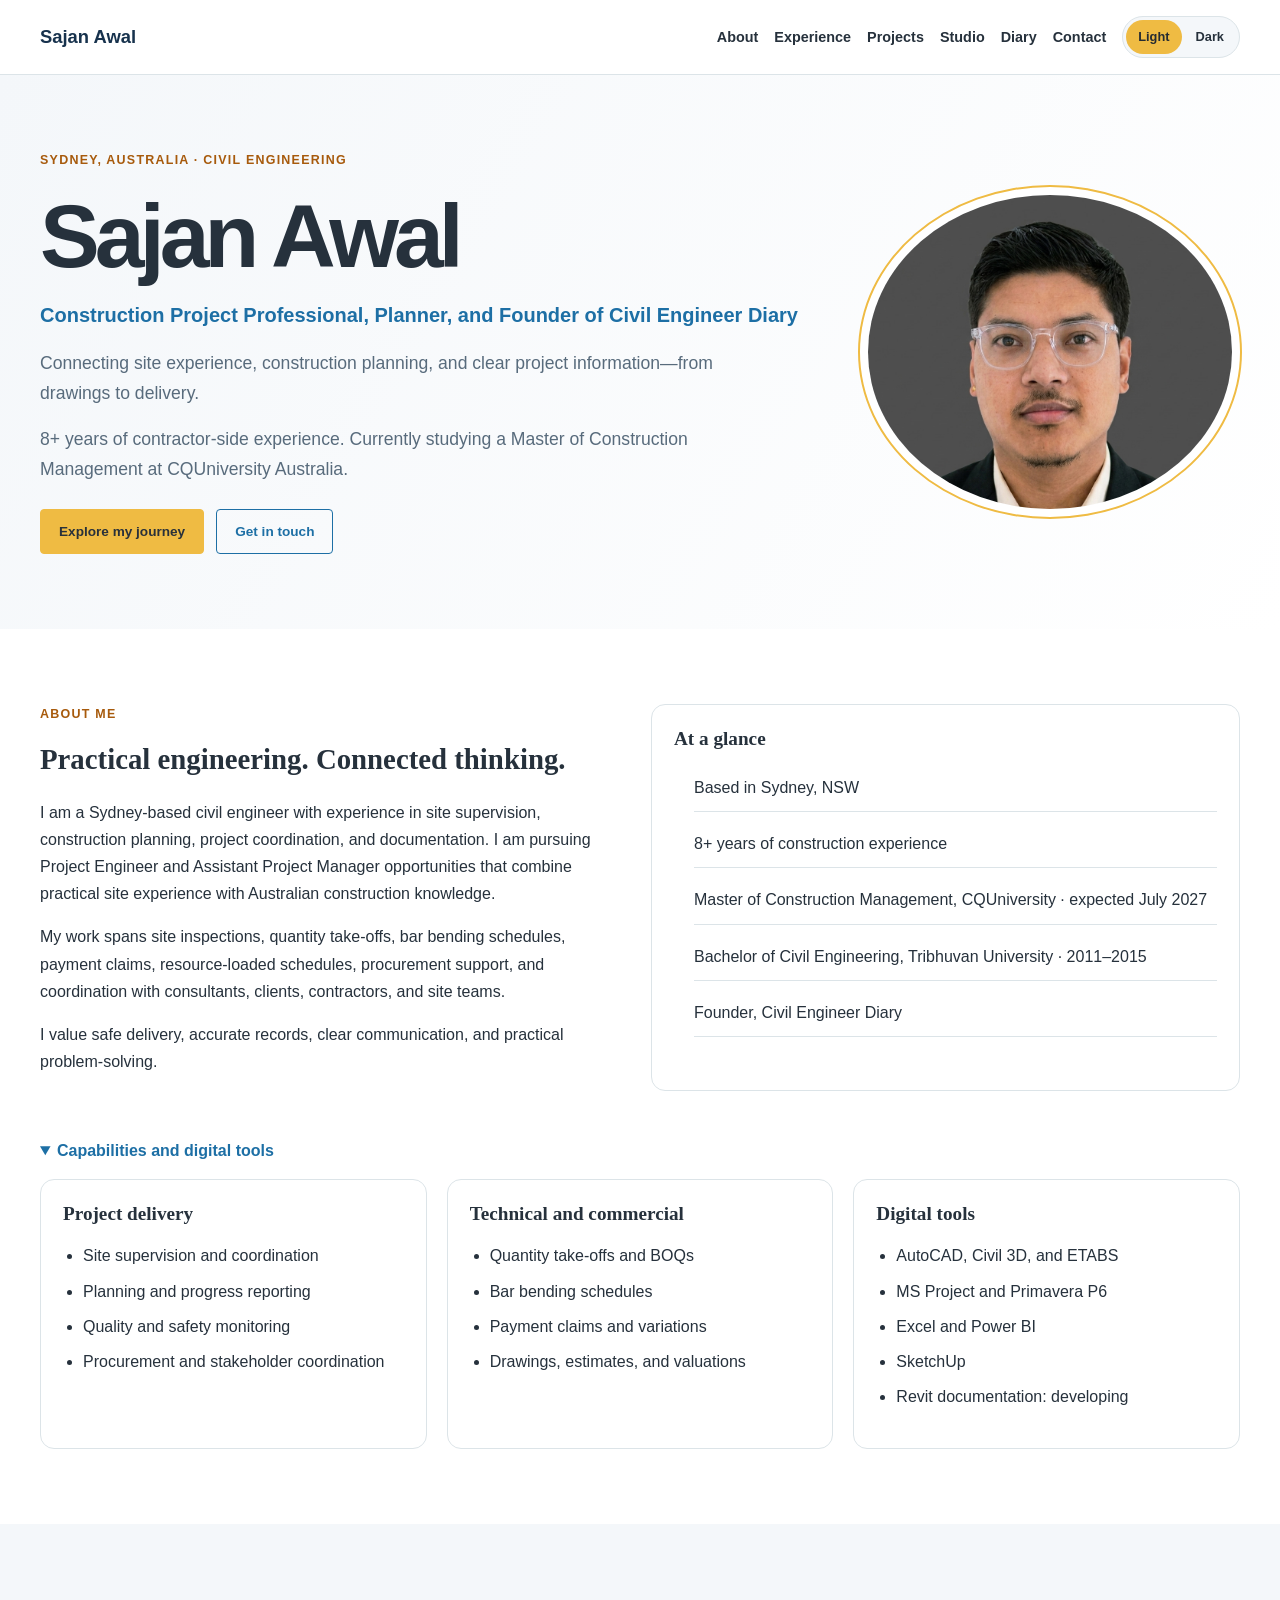
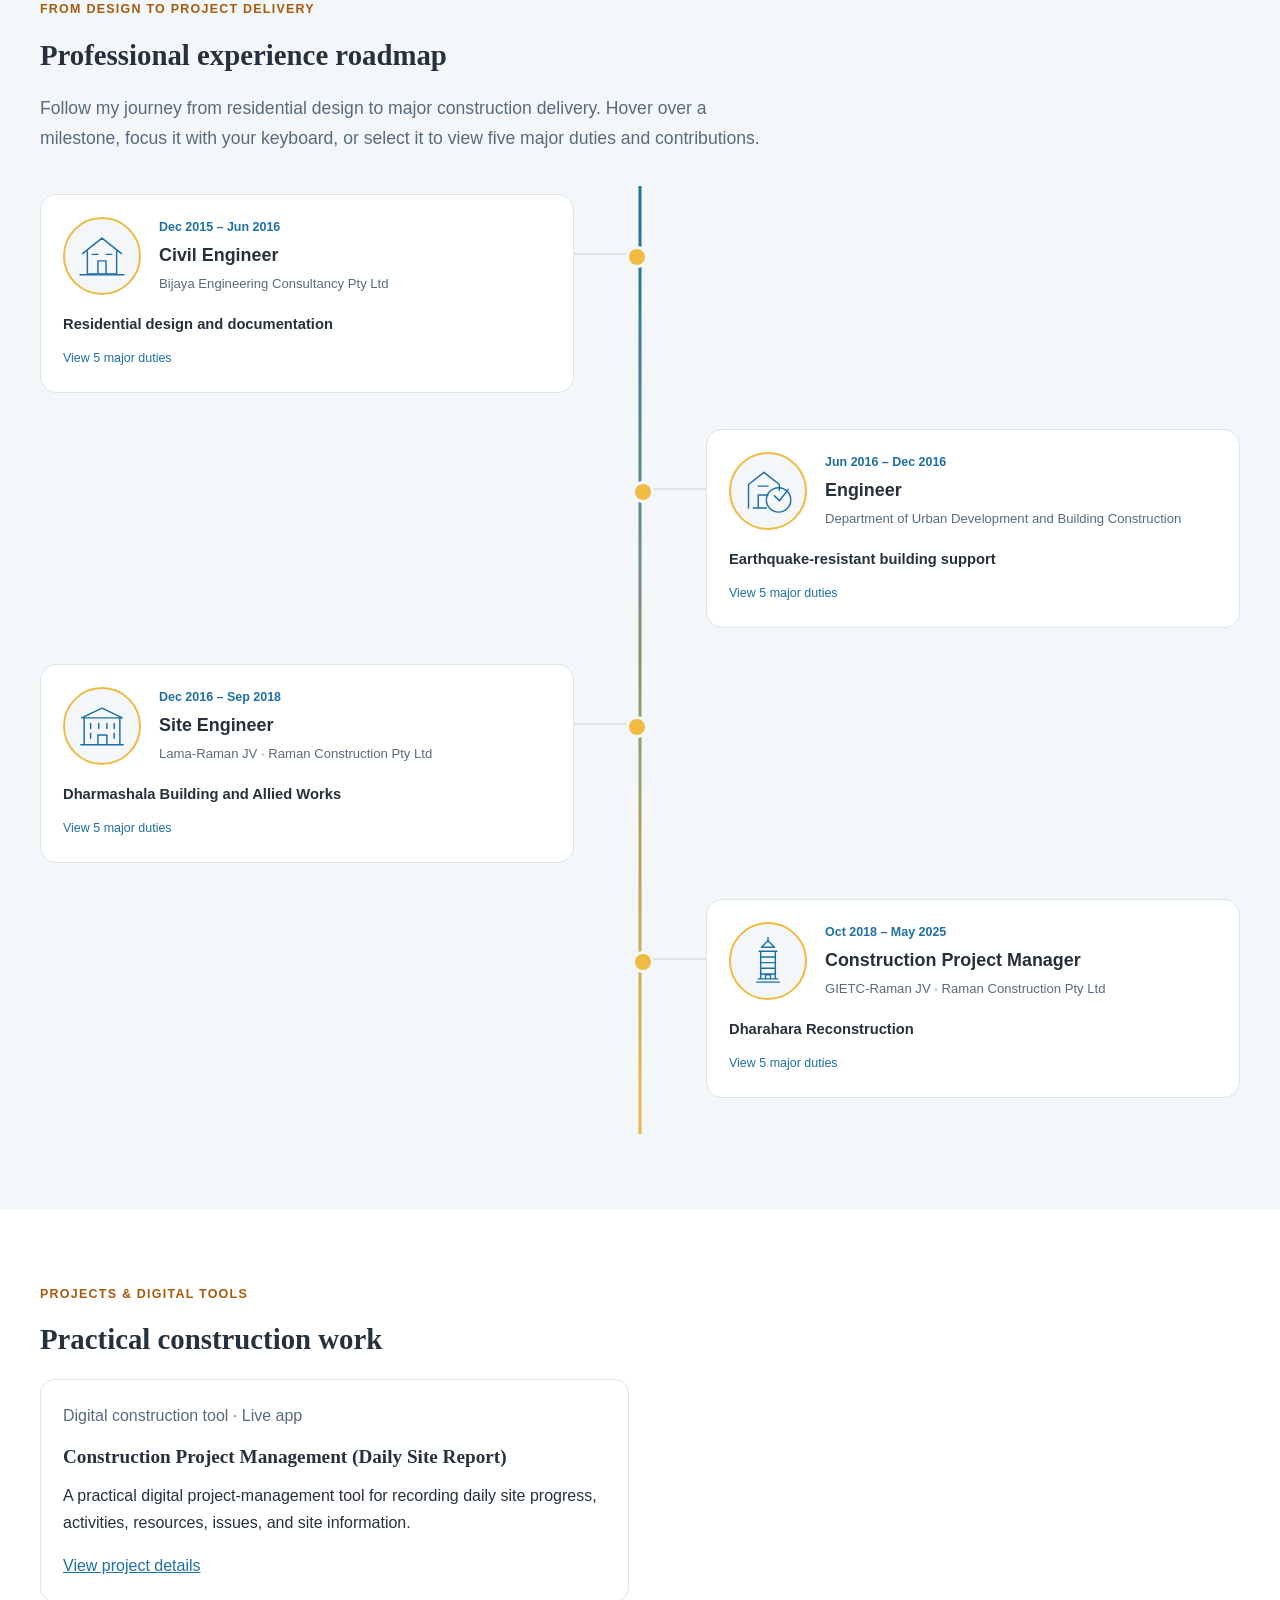
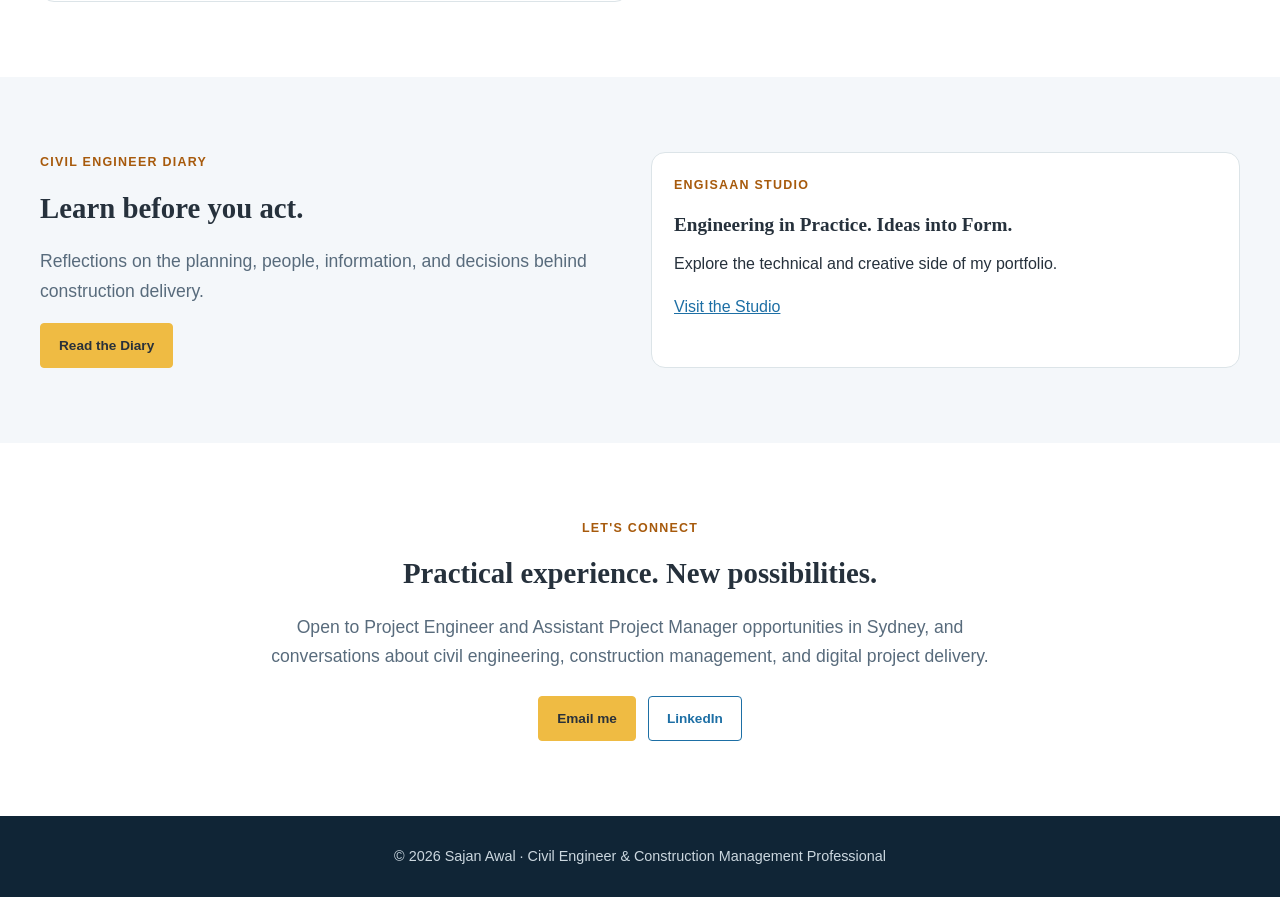
==== commit e6603434: "Add Projects page and feature Daily Site Report app" ====
--- a/index.html
+++ b/index.html
@@ -1 +1 @@
-<!DOCTYPE html><html lang="en"><head><meta charset="UTF-8"><meta name="viewport" content="width=device-width,initial-scale=1"><meta name="description" content="Sajan Awal: civil engineering, construction management, and practical project experience. Explore an interactive career roadmap and construction portfolio."><title>Sajan Awal | Civil Engineer &amp; Construction Management</title><script src="assets/site.js"></script><link rel="stylesheet" href="assets/site.css"></head><body class="home"><a class="skip" href="#top">Skip to content</a><header><div class="container"><nav class="main-nav" aria-label="Main navigation"><a class="brand" href="#top">Sajan Awal</a><ul class="navlinks"><li><a href="#about">About</a></li><li><a href="#experience">Experience</a></li><li><a href="#projects">Projects</a></li><li><a href="engisaan-studio.html">Studio</a></li><li><a href="civil-engineer-diary.html">Diary</a></li><li><a href="#contact">Contact</a></li><li><div class="theme-switch" role="group" aria-label="Colour theme" hidden><button type="button" data-theme-choice="light" aria-pressed="false">Light</button><button type="button" data-theme-choice="dark" aria-pressed="false">Dark</button></div></li></ul></nav></div></header><main id="top"><section class="hero home-section"><div class="container hero-grid"><div><p class="eyebrow">Sydney, Australia · Civil Engineering</p><h1>Sajan Awal</h1><h2>Construction Project Professional, Planner, and Founder of Civil Engineer Diary</h2><p class="lead">Connecting site experience, construction planning, and clear project information—from drawings to delivery.</p><p class="lead">8+ years of contractor-side experience. Currently studying a Master of Construction Management at CQUniversity Australia.</p><div class="buttons"><a class="button" href="#experience">Explore my journey</a><a class="button secondary" href="#contact">Get in touch</a></div></div><img class="portrait" src="images/profile.jpg" width="330" height="330" alt="Sajan Awal, civil engineer and construction management professional"></div></section><section id="about" class="home-section"><div class="container"><div class="two-col"><div><p class="eyebrow">About me</p><h2>Practical engineering. Connected thinking.</h2><p>I am a Sydney-based civil engineer with experience in site supervision, construction planning, project coordination, and documentation. I am pursuing Project Engineer and Assistant Project Manager opportunities that combine practical site experience with Australian construction knowledge.</p><p>My work spans site inspections, quantity take-offs, bar bending schedules, payment claims, resource-loaded schedules, procurement support, and coordination with consultants, clients, contractors, and site teams.</p><p>I value safe delivery, accurate records, clear communication, and practical problem-solving.</p></div><aside class="card"><h3>At a glance</h3><ul class="facts"><li>Based in Sydney, NSW</li><li>8+ years of construction experience</li><li>Master of Construction Management, CQUniversity · expected July 2027</li><li>Bachelor of Civil Engineering, Tribhuvan University · 2011–2015</li><li>Founder, Civil Engineer Diary</li></ul></aside></div><details id="skills" class="capabilities" open><summary>Capabilities and digital tools</summary><div class="grid"><div class="card"><h3>Project delivery</h3><ul><li>Site supervision and coordination</li><li>Planning and progress reporting</li><li>Quality and safety monitoring</li><li>Procurement and stakeholder coordination</li></ul></div><div class="card"><h3>Technical and commercial</h3><ul><li>Quantity take-offs and BOQs</li><li>Bar bending schedules</li><li>Payment claims and variations</li><li>Drawings, estimates, and valuations</li></ul></div><div class="card"><h3>Digital tools</h3><ul><li>AutoCAD, Civil 3D, and ETABS</li><li>MS Project and Primavera P6</li><li>Excel and Power BI</li><li>SketchUp</li><li>Revit documentation: developing</li></ul></div></div></details></div></section><section id="experience" class="alt home-section"><div class="container"><p class="eyebrow">From design to project delivery</p><h2>Professional experience roadmap</h2><p class="lead">Follow my journey from residential design to major construction delivery. Hover over a milestone, focus it with your keyboard, or select it to view five major duties and contributions.</p><ol class="roadmap" aria-label="Professional experience, earliest to latest"><li class="milestone"><details class="journey-card"><summary><div class="milestone-head"><span class="project-circle"><svg viewBox="0 0 64 64" role="img" aria-label="Residential building illustration"><path d="M8 29 32 10 56 29M14 26v28h36V26M27 54V38h10v16M20 30h7m10 0h7M5 55h54"/></svg></span><div><p class="period">Dec 2015 – Jun 2016</p><h3>Civil Engineer</h3><p class="company">Bijaya Engineering Consultancy Pty Ltd</p></div></div><p class="project-name">Residential design and documentation</p><span class="hint">View 5 major duties</span></summary><div class="star-panel"><ul class="duty-list" aria-label="Five major duties and contributions"><li>For residential design assignments, prepared architectural and structural drawings using AutoCAD and ETABS, producing technical documentation to support design implementation.</li><li>To establish site information for residential works, conducted site measurements and layout activities, providing measured inputs for implementation.</li><li>For project cost planning, prepared residential construction estimates, supplying cost information aligned with project requirements.</li><li>To support residential project assessment, prepared valuations, providing documented information for project review.</li><li>For tender-stage requirements, prepared residential tender documentation, contributing the project information needed for the tender process.</li></ul></div></details></li><li class="milestone"><details class="journey-card"><summary><div class="milestone-head"><span class="project-circle"><svg viewBox="0 0 64 64" role="img" aria-label="Building inspection illustration"><path d="M8 53V24L27 9l19 15v7M14 53h16M20 53V37h12M20 26h12M40 38l6 6 11-14"/><circle cx="45" cy="43" r="15"/></svg></span><div><p class="period">Jun 2016 – Dec 2016</p><h3>Engineer</h3><p class="company">Department of Urban Development and Building Construction</p></div></div><p class="project-name">Earthquake-resistant building support</p><span class="hint">View 5 major duties</span></summary><div class="star-panel"><ul class="duty-list" aria-label="Five major duties and contributions"><li>For earthquake-resistant building works, provided technical assistance, supporting local implementation of construction requirements.</li><li>To support construction compliance checks, carried out building inspections, contributing site-based information for technical review.</li><li>For construction-stage verification, checked the stages of building work, supplying technical verification support for grant distribution activities.</li><li>To communicate implementation progress, prepared weekly reports, providing a regular record of construction activities.</li><li>For local-level delivery, supported implementation activities alongside technical assistance and inspections, contributing engineering input to the programme.</li></ul></div></details></li><li class="milestone"><details class="journey-card"><summary><div class="milestone-head"><span class="project-circle"><svg viewBox="0 0 64 64" role="img" aria-label="Dharmashala building illustration"><path d="M6 55h52M10 55V22h44v33M7 22h50L32 10 7 22ZM18 29v6m10-6v6m10-6v6m9-6v6M18 41v6m29-6v6M27 55V43h11v12"/></svg></span><div><p class="period">Dec 2016 – Sep 2018</p><h3>Site Engineer</h3><p class="company">Lama-Raman JV · Raman Construction Pty Ltd</p></div></div><p class="project-name">Dharmashala Building and Allied Works</p><span class="hint">View 5 major duties</span></summary><div class="star-panel"><ul class="duty-list" aria-label="Five major duties and contributions"><li>For the 400-bed Dharmashala project, conducted surveys, setting out, and layouts from approved structural and architectural drawings, providing site references for construction.</li><li>To support daily delivery against specifications, supervised site activities and monitored quality and safety, contributing compliance support for building works.</li><li>For reinforcement and cost documentation, prepared bar bending schedules and estimates, supplying technical and quantity information for site work.</li><li>To document work for payment, prepared claims based on measured quantities and site progress, producing supporting commercial records.</li><li>For planning and progress tracking, supported scheduling and prepared daily and monthly reports covering milestones, site issues, and recovery actions, giving the team documented information for site management.</li></ul><p><a href="#projects">View selected projects</a></p></div></details></li><li class="milestone"><details class="journey-card"><summary><div class="milestone-head"><span class="project-circle"><svg viewBox="0 0 64 64" role="img" aria-label="Dharahara tower illustration"><path d="M23 54V20h18v34M20 54h24M18 58h28M21 20h22M24 15h16l-8-8-8 8ZM32 7V3M23 27h18M23 34h18M23 41h18M23 48h18M29 54v-5h6v5"/></svg></span><div><p class="period">Oct 2018 – May 2025</p><h3>Construction Project Manager</h3><p class="company">GIETC-Raman JV · Raman Construction Pty Ltd</p></div></div><p class="project-name">Dharahara Reconstruction</p><span class="hint">View 5 major duties</span></summary><div class="star-panel"><ul class="duty-list" aria-label="Five major duties and contributions"><li>For the NPR 3.48 billion Dharahara Reconstruction project, assisted with daily planning and developed resource-loaded MS Project schedules, providing a planning basis for coordinating work and resources.</li><li>To support delivery against drawings and specifications, supervised excavation, piling, reinforcement, concrete, formwork, masonry, façade, steel, and finishing works, alongside site inspections and quality and safety monitoring.</li><li>For progress and commercial reporting, prepared progress reports and Interim Payment Certificates and tracked variations and claims, producing records to support payment and project review.</li><li>To address approvals and resource requirements, coordinated clients, consultants, contractors, and procurement inputs for materials, equipment, and labour, supporting project progress and site delivery.</li><li>For day-to-day team delivery, guided junior engineers and site teams while supporting documentation control, contributing technical guidance and project information for ongoing work.</li></ul><p><a href="blogs.html#dharahara-reflections">Read my Dharahara reflections</a></p></div></details></li></ol></div></section><section id="projects" class="home-section"><div class="container"><p class="eyebrow">Selected construction projects</p><h2>Experience behind the roadmap</h2><div class="projects"><article class="card"><p class="meta">Kathmandu, Nepal · 2018–2025</p><h3>Dharahara Reconstruction</h3><p>Major heritage reconstruction involving structural and architectural works, planning, procurement support, site coordination, quality, safety, and progress documentation.</p><a href="blogs.html#dharahara-reflections">Read the project reflection</a></article><article class="card"><p class="meta">Tilganga, Kathmandu · 2016–2018</p><h3>Dharmashala Building</h3><p>A 400-bed building project for the Embassy of India. My site engineering work included surveying, setting out, supervision, measured quantities, payment claims, and reporting.</p><a href="#experience">Explore the role and major duties</a></article></div></div></section><section class="alt home-section"><div class="container two-col"><div><p class="eyebrow">Civil Engineer Diary</p><h2>Learn before you act.</h2><p class="lead">Reflections on the planning, people, information, and decisions behind construction delivery.</p><a class="button" href="civil-engineer-diary.html">Read the Diary</a></div><div class="card"><p class="eyebrow">EngiSaan Studio</p><h3>Engineering in Practice. Ideas into Form.</h3><p>Explore the technical and creative side of my portfolio.</p><a href="engisaan-studio.html">Visit the Studio</a></div></div></section><section id="contact" class="home-section"><div class="container contact-block"><p class="eyebrow">Let's connect</p><h2>Practical experience. New possibilities.</h2><p class="lead">Open to Project Engineer and Assistant Project Manager opportunities in Sydney, and conversations about civil engineering, construction management, and digital project delivery.</p><div class="buttons"><a class="button" href="mailto:ersajanawal@gmail.com">Email me</a><a class="button secondary" href="https://www.linkedin.com/in/awalsajan" target="_blank" rel="noopener noreferrer">LinkedIn</a></div></div></section></main><footer><div class="container">&copy; 2026 Sajan Awal · Civil Engineer &amp; Construction Management Professional</div></footer></body></html>
+<!DOCTYPE html><html lang="en"><head><meta charset="UTF-8"><meta name="viewport" content="width=device-width,initial-scale=1"><meta name="description" content="Sajan Awal: civil engineering, construction management, and practical project experience. Explore an interactive career roadmap and construction portfolio."><title>Sajan Awal | Civil Engineer &amp; Construction Management</title><script src="assets/site.js"></script><link rel="stylesheet" href="assets/site.css"></head><body class="home"><a class="skip" href="#top">Skip to content</a><header><div class="container"><nav class="main-nav" aria-label="Main navigation"><a class="brand" href="#top">Sajan Awal</a><ul class="navlinks"><li><a href="#about">About</a></li><li><a href="#experience">Experience</a></li><li><a href="projects.html">Projects</a></li><li><a href="engisaan-studio.html">Studio</a></li><li><a href="civil-engineer-diary.html">Diary</a></li><li><a href="#contact">Contact</a></li><li><div class="theme-switch" role="group" aria-label="Colour theme" hidden><button type="button" data-theme-choice="light" aria-pressed="false">Light</button><button type="button" data-theme-choice="dark" aria-pressed="false">Dark</button></div></li></ul></nav></div></header><main id="top"><section class="hero home-section"><div class="container hero-grid"><div><p class="eyebrow">Sydney, Australia · Civil Engineering</p><h1>Sajan Awal</h1><h2>Construction Project Professional, Planner, and Founder of Civil Engineer Diary</h2><p class="lead">Connecting site experience, construction planning, and clear project information—from drawings to delivery.</p><p class="lead">8+ years of contractor-side experience. Currently studying a Master of Construction Management at CQUniversity Australia.</p><div class="buttons"><a class="button" href="#experience">Explore my journey</a><a class="button secondary" href="#contact">Get in touch</a></div></div><img class="portrait" src="images/profile.jpg" width="330" height="330" alt="Sajan Awal, civil engineer and construction management professional"></div></section><section id="about" class="home-section"><div class="container"><div class="two-col"><div><p class="eyebrow">About me</p><h2>Practical engineering. Connected thinking.</h2><p>I am a Sydney-based civil engineer with experience in site supervision, construction planning, project coordination, and documentation. I am pursuing Project Engineer and Assistant Project Manager opportunities that combine practical site experience with Australian construction knowledge.</p><p>My work spans site inspections, quantity take-offs, bar bending schedules, payment claims, resource-loaded schedules, procurement support, and coordination with consultants, clients, contractors, and site teams.</p><p>I value safe delivery, accurate records, clear communication, and practical problem-solving.</p></div><aside class="card"><h3>At a glance</h3><ul class="facts"><li>Based in Sydney, NSW</li><li>8+ years of construction experience</li><li>Master of Construction Management, CQUniversity · expected July 2027</li><li>Bachelor of Civil Engineering, Tribhuvan University · 2011–2015</li><li>Founder, Civil Engineer Diary</li></ul></aside></div><details id="skills" class="capabilities" open><summary>Capabilities and digital tools</summary><div class="grid"><div class="card"><h3>Project delivery</h3><ul><li>Site supervision and coordination</li><li>Planning and progress reporting</li><li>Quality and safety monitoring</li><li>Procurement and stakeholder coordination</li></ul></div><div class="card"><h3>Technical and commercial</h3><ul><li>Quantity take-offs and BOQs</li><li>Bar bending schedules</li><li>Payment claims and variations</li><li>Drawings, estimates, and valuations</li></ul></div><div class="card"><h3>Digital tools</h3><ul><li>AutoCAD, Civil 3D, and ETABS</li><li>MS Project and Primavera P6</li><li>Excel and Power BI</li><li>SketchUp</li><li>Revit documentation: developing</li></ul></div></div></details></div></section><section id="experience" class="alt home-section"><div class="container"><p class="eyebrow">From design to project delivery</p><h2>Professional experience roadmap</h2><p class="lead">Follow my journey from residential design to major construction delivery. Hover over a milestone, focus it with your keyboard, or select it to view five major duties and contributions.</p><ol class="roadmap" aria-label="Professional experience, earliest to latest"><li class="milestone"><details class="journey-card"><summary><div class="milestone-head"><span class="project-circle"><svg viewBox="0 0 64 64" role="img" aria-label="Residential building illustration"><path d="M8 29 32 10 56 29M14 26v28h36V26M27 54V38h10v16M20 30h7m10 0h7M5 55h54"/></svg></span><div><p class="period">Dec 2015 – Jun 2016</p><h3>Civil Engineer</h3><p class="company">Bijaya Engineering Consultancy Pty Ltd</p></div></div><p class="project-name">Residential design and documentation</p><span class="hint">View 5 major duties</span></summary><div class="star-panel"><ul class="duty-list" aria-label="Five major duties and contributions"><li>For residential design assignments, prepared architectural and structural drawings using AutoCAD and ETABS, producing technical documentation to support design implementation.</li><li>To establish site information for residential works, conducted site measurements and layout activities, providing measured inputs for implementation.</li><li>For project cost planning, prepared residential construction estimates, supplying cost information aligned with project requirements.</li><li>To support residential project assessment, prepared valuations, providing documented information for project review.</li><li>For tender-stage requirements, prepared residential tender documentation, contributing the project information needed for the tender process.</li></ul></div></details></li><li class="milestone"><details class="journey-card"><summary><div class="milestone-head"><span class="project-circle"><svg viewBox="0 0 64 64" role="img" aria-label="Building inspection illustration"><path d="M8 53V24L27 9l19 15v7M14 53h16M20 53V37h12M20 26h12M40 38l6 6 11-14"/><circle cx="45" cy="43" r="15"/></svg></span><div><p class="period">Jun 2016 – Dec 2016</p><h3>Engineer</h3><p class="company">Department of Urban Development and Building Construction</p></div></div><p class="project-name">Earthquake-resistant building support</p><span class="hint">View 5 major duties</span></summary><div class="star-panel"><ul class="duty-list" aria-label="Five major duties and contributions"><li>For earthquake-resistant building works, provided technical assistance, supporting local implementation of construction requirements.</li><li>To support construction compliance checks, carried out building inspections, contributing site-based information for technical review.</li><li>For construction-stage verification, checked the stages of building work, supplying technical verification support for grant distribution activities.</li><li>To communicate implementation progress, prepared weekly reports, providing a regular record of construction activities.</li><li>For local-level delivery, supported implementation activities alongside technical assistance and inspections, contributing engineering input to the programme.</li></ul></div></details></li><li class="milestone"><details class="journey-card"><summary><div class="milestone-head"><span class="project-circle"><svg viewBox="0 0 64 64" role="img" aria-label="Dharmashala building illustration"><path d="M6 55h52M10 55V22h44v33M7 22h50L32 10 7 22ZM18 29v6m10-6v6m10-6v6m9-6v6M18 41v6m29-6v6M27 55V43h11v12"/></svg></span><div><p class="period">Dec 2016 – Sep 2018</p><h3>Site Engineer</h3><p class="company">Lama-Raman JV · Raman Construction Pty Ltd</p></div></div><p class="project-name">Dharmashala Building and Allied Works</p><span class="hint">View 5 major duties</span></summary><div class="star-panel"><ul class="duty-list" aria-label="Five major duties and contributions"><li>For the 400-bed Dharmashala project, conducted surveys, setting out, and layouts from approved structural and architectural drawings, providing site references for construction.</li><li>To support daily delivery against specifications, supervised site activities and monitored quality and safety, contributing compliance support for building works.</li><li>For reinforcement and cost documentation, prepared bar bending schedules and estimates, supplying technical and quantity information for site work.</li><li>To document work for payment, prepared claims based on measured quantities and site progress, producing supporting commercial records.</li><li>For planning and progress tracking, supported scheduling and prepared daily and monthly reports covering milestones, site issues, and recovery actions, giving the team documented information for site management.</li></ul><p><a href="projects.html">View selected projects</a></p></div></details></li><li class="milestone"><details class="journey-card"><summary><div class="milestone-head"><span class="project-circle"><svg viewBox="0 0 64 64" role="img" aria-label="Dharahara tower illustration"><path d="M23 54V20h18v34M20 54h24M18 58h28M21 20h22M24 15h16l-8-8-8 8ZM32 7V3M23 27h18M23 34h18M23 41h18M23 48h18M29 54v-5h6v5"/></svg></span><div><p class="period">Oct 2018 – May 2025</p><h3>Construction Project Manager</h3><p class="company">GIETC-Raman JV · Raman Construction Pty Ltd</p></div></div><p class="project-name">Dharahara Reconstruction</p><span class="hint">View 5 major duties</span></summary><div class="star-panel"><ul class="duty-list" aria-label="Five major duties and contributions"><li>For the NPR 3.48 billion Dharahara Reconstruction project, assisted with daily planning and developed resource-loaded MS Project schedules, providing a planning basis for coordinating work and resources.</li><li>To support delivery against drawings and specifications, supervised excavation, piling, reinforcement, concrete, formwork, masonry, façade, steel, and finishing works, alongside site inspections and quality and safety monitoring.</li><li>For progress and commercial reporting, prepared progress reports and Interim Payment Certificates and tracked variations and claims, producing records to support payment and project review.</li><li>To address approvals and resource requirements, coordinated clients, consultants, contractors, and procurement inputs for materials, equipment, and labour, supporting project progress and site delivery.</li><li>For day-to-day team delivery, guided junior engineers and site teams while supporting documentation control, contributing technical guidance and project information for ongoing work.</li></ul><p><a href="blogs.html#dharahara-reflections">Read my Dharahara reflections</a></p></div></details></li></ol></div></section><section id="projects" class="home-section"><div class="container"><p class="eyebrow">Projects &amp; digital tools</p><h2>Practical construction work</h2><div class="projects"><article class="card"><p class="meta">Digital construction tool · Live app</p><h3>Construction Project Management (Daily Site Report)</h3><p>A practical digital project-management tool for recording daily site progress, activities, resources, issues, and site information.</p><a href="projects.html">View project details</a></article></div></div></section><section class="alt home-section"><div class="container two-col"><div><p class="eyebrow">Civil Engineer Diary</p><h2>Learn before you act.</h2><p class="lead">Reflections on the planning, people, information, and decisions behind construction delivery.</p><a class="button" href="civil-engineer-diary.html">Read the Diary</a></div><div class="card"><p class="eyebrow">EngiSaan Studio</p><h3>Engineering in Practice. Ideas into Form.</h3><p>Explore the technical and creative side of my portfolio.</p><a href="engisaan-studio.html">Visit the Studio</a></div></div></section><section id="contact" class="home-section"><div class="container contact-block"><p class="eyebrow">Let's connect</p><h2>Practical experience. New possibilities.</h2><p class="lead">Open to Project Engineer and Assistant Project Manager opportunities in Sydney, and conversations about civil engineering, construction management, and digital project delivery.</p><div class="buttons"><a class="button" href="mailto:ersajanawal@gmail.com">Email me</a><a class="button secondary" href="https://www.linkedin.com/in/awalsajan" target="_blank" rel="noopener noreferrer">LinkedIn</a></div></div></section></main><footer><div class="container">&copy; 2026 Sajan Awal · Civil Engineer &amp; Construction Management Professional</div></footer></body></html>
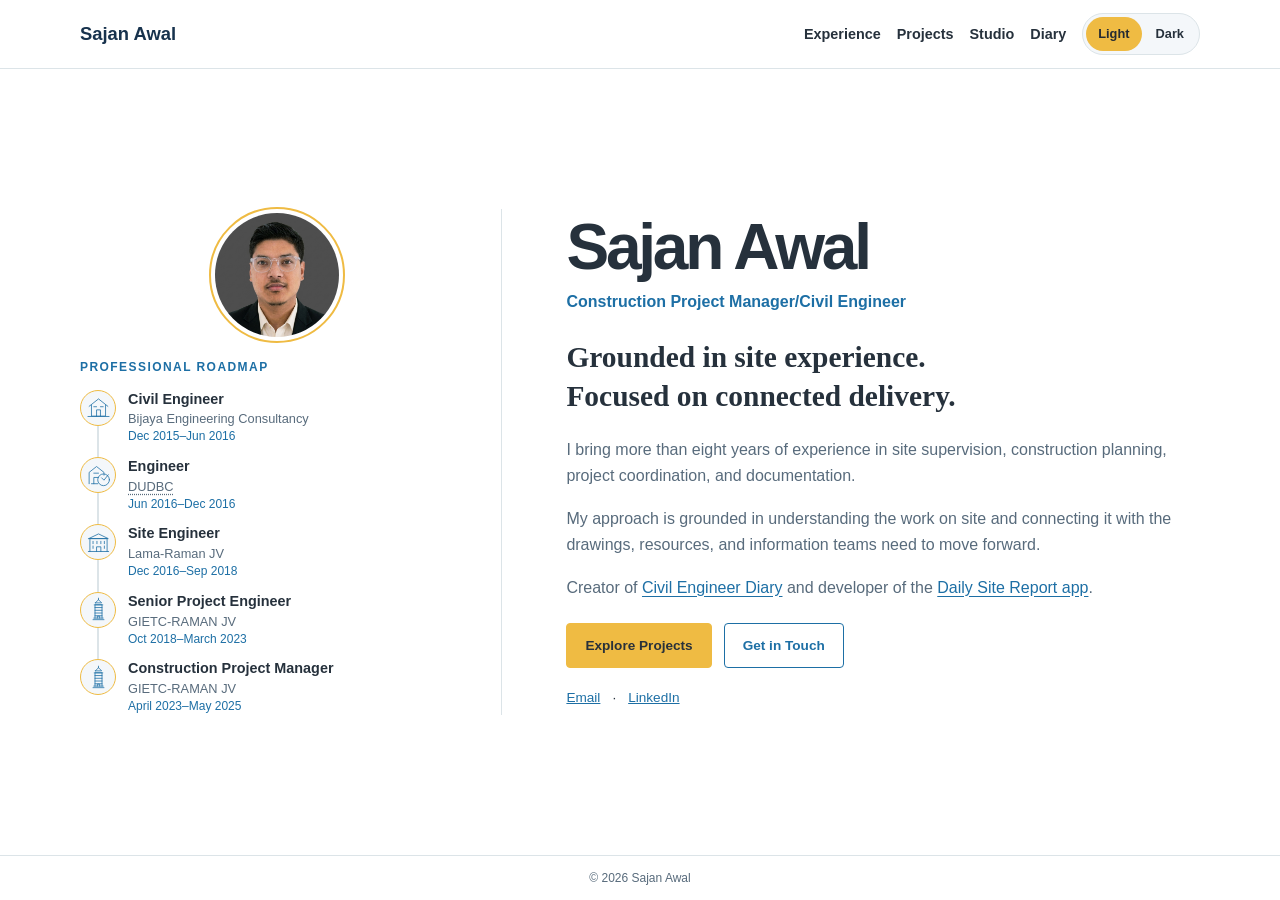
==== commit 841e4fb7: "Build compact two-column homepage with five-role roadmap and readable source" ====
--- a/index.html
+++ b/index.html
@@ -1 +1,168 @@
-<!DOCTYPE html><html lang="en"><head><meta charset="UTF-8"><meta name="viewport" content="width=device-width,initial-scale=1"><meta name="description" content="Sajan Awal: civil engineering, construction management, and practical project experience. Explore an interactive career roadmap and construction portfolio."><title>Sajan Awal | Civil Engineer &amp; Construction Management</title><script src="assets/site.js"></script><link rel="stylesheet" href="assets/site.css"></head><body class="home"><a class="skip" href="#top">Skip to content</a><header><div class="container"><nav class="main-nav" aria-label="Main navigation"><a class="brand" href="#top">Sajan Awal</a><ul class="navlinks"><li><a href="#about">About</a></li><li><a href="#experience">Experience</a></li><li><a href="projects.html">Projects</a></li><li><a href="engisaan-studio.html">Studio</a></li><li><a href="civil-engineer-diary.html">Diary</a></li><li><a href="#contact">Contact</a></li><li><div class="theme-switch" role="group" aria-label="Colour theme" hidden><button type="button" data-theme-choice="light" aria-pressed="false">Light</button><button type="button" data-theme-choice="dark" aria-pressed="false">Dark</button></div></li></ul></nav></div></header><main id="top"><section class="hero home-section"><div class="container hero-grid"><div><p class="eyebrow">Sydney, Australia · Civil Engineering</p><h1>Sajan Awal</h1><h2>Construction Project Professional, Planner, and Founder of Civil Engineer Diary</h2><p class="lead">Connecting site experience, construction planning, and clear project information—from drawings to delivery.</p><p class="lead">8+ years of contractor-side experience. Currently studying a Master of Construction Management at CQUniversity Australia.</p><div class="buttons"><a class="button" href="#experience">Explore my journey</a><a class="button secondary" href="#contact">Get in touch</a></div></div><img class="portrait" src="images/profile.jpg" width="330" height="330" alt="Sajan Awal, civil engineer and construction management professional"></div></section><section id="about" class="home-section"><div class="container"><div class="two-col"><div><p class="eyebrow">About me</p><h2>Practical engineering. Connected thinking.</h2><p>I am a Sydney-based civil engineer with experience in site supervision, construction planning, project coordination, and documentation. I am pursuing Project Engineer and Assistant Project Manager opportunities that combine practical site experience with Australian construction knowledge.</p><p>My work spans site inspections, quantity take-offs, bar bending schedules, payment claims, resource-loaded schedules, procurement support, and coordination with consultants, clients, contractors, and site teams.</p><p>I value safe delivery, accurate records, clear communication, and practical problem-solving.</p></div><aside class="card"><h3>At a glance</h3><ul class="facts"><li>Based in Sydney, NSW</li><li>8+ years of construction experience</li><li>Master of Construction Management, CQUniversity · expected July 2027</li><li>Bachelor of Civil Engineering, Tribhuvan University · 2011–2015</li><li>Founder, Civil Engineer Diary</li></ul></aside></div><details id="skills" class="capabilities" open><summary>Capabilities and digital tools</summary><div class="grid"><div class="card"><h3>Project delivery</h3><ul><li>Site supervision and coordination</li><li>Planning and progress reporting</li><li>Quality and safety monitoring</li><li>Procurement and stakeholder coordination</li></ul></div><div class="card"><h3>Technical and commercial</h3><ul><li>Quantity take-offs and BOQs</li><li>Bar bending schedules</li><li>Payment claims and variations</li><li>Drawings, estimates, and valuations</li></ul></div><div class="card"><h3>Digital tools</h3><ul><li>AutoCAD, Civil 3D, and ETABS</li><li>MS Project and Primavera P6</li><li>Excel and Power BI</li><li>SketchUp</li><li>Revit documentation: developing</li></ul></div></div></details></div></section><section id="experience" class="alt home-section"><div class="container"><p class="eyebrow">From design to project delivery</p><h2>Professional experience roadmap</h2><p class="lead">Follow my journey from residential design to major construction delivery. Hover over a milestone, focus it with your keyboard, or select it to view five major duties and contributions.</p><ol class="roadmap" aria-label="Professional experience, earliest to latest"><li class="milestone"><details class="journey-card"><summary><div class="milestone-head"><span class="project-circle"><svg viewBox="0 0 64 64" role="img" aria-label="Residential building illustration"><path d="M8 29 32 10 56 29M14 26v28h36V26M27 54V38h10v16M20 30h7m10 0h7M5 55h54"/></svg></span><div><p class="period">Dec 2015 – Jun 2016</p><h3>Civil Engineer</h3><p class="company">Bijaya Engineering Consultancy Pty Ltd</p></div></div><p class="project-name">Residential design and documentation</p><span class="hint">View 5 major duties</span></summary><div class="star-panel"><ul class="duty-list" aria-label="Five major duties and contributions"><li>For residential design assignments, prepared architectural and structural drawings using AutoCAD and ETABS, producing technical documentation to support design implementation.</li><li>To establish site information for residential works, conducted site measurements and layout activities, providing measured inputs for implementation.</li><li>For project cost planning, prepared residential construction estimates, supplying cost information aligned with project requirements.</li><li>To support residential project assessment, prepared valuations, providing documented information for project review.</li><li>For tender-stage requirements, prepared residential tender documentation, contributing the project information needed for the tender process.</li></ul></div></details></li><li class="milestone"><details class="journey-card"><summary><div class="milestone-head"><span class="project-circle"><svg viewBox="0 0 64 64" role="img" aria-label="Building inspection illustration"><path d="M8 53V24L27 9l19 15v7M14 53h16M20 53V37h12M20 26h12M40 38l6 6 11-14"/><circle cx="45" cy="43" r="15"/></svg></span><div><p class="period">Jun 2016 – Dec 2016</p><h3>Engineer</h3><p class="company">Department of Urban Development and Building Construction</p></div></div><p class="project-name">Earthquake-resistant building support</p><span class="hint">View 5 major duties</span></summary><div class="star-panel"><ul class="duty-list" aria-label="Five major duties and contributions"><li>For earthquake-resistant building works, provided technical assistance, supporting local implementation of construction requirements.</li><li>To support construction compliance checks, carried out building inspections, contributing site-based information for technical review.</li><li>For construction-stage verification, checked the stages of building work, supplying technical verification support for grant distribution activities.</li><li>To communicate implementation progress, prepared weekly reports, providing a regular record of construction activities.</li><li>For local-level delivery, supported implementation activities alongside technical assistance and inspections, contributing engineering input to the programme.</li></ul></div></details></li><li class="milestone"><details class="journey-card"><summary><div class="milestone-head"><span class="project-circle"><svg viewBox="0 0 64 64" role="img" aria-label="Dharmashala building illustration"><path d="M6 55h52M10 55V22h44v33M7 22h50L32 10 7 22ZM18 29v6m10-6v6m10-6v6m9-6v6M18 41v6m29-6v6M27 55V43h11v12"/></svg></span><div><p class="period">Dec 2016 – Sep 2018</p><h3>Site Engineer</h3><p class="company">Lama-Raman JV · Raman Construction Pty Ltd</p></div></div><p class="project-name">Dharmashala Building and Allied Works</p><span class="hint">View 5 major duties</span></summary><div class="star-panel"><ul class="duty-list" aria-label="Five major duties and contributions"><li>For the 400-bed Dharmashala project, conducted surveys, setting out, and layouts from approved structural and architectural drawings, providing site references for construction.</li><li>To support daily delivery against specifications, supervised site activities and monitored quality and safety, contributing compliance support for building works.</li><li>For reinforcement and cost documentation, prepared bar bending schedules and estimates, supplying technical and quantity information for site work.</li><li>To document work for payment, prepared claims based on measured quantities and site progress, producing supporting commercial records.</li><li>For planning and progress tracking, supported scheduling and prepared daily and monthly reports covering milestones, site issues, and recovery actions, giving the team documented information for site management.</li></ul><p><a href="projects.html">View selected projects</a></p></div></details></li><li class="milestone"><details class="journey-card"><summary><div class="milestone-head"><span class="project-circle"><svg viewBox="0 0 64 64" role="img" aria-label="Dharahara tower illustration"><path d="M23 54V20h18v34M20 54h24M18 58h28M21 20h22M24 15h16l-8-8-8 8ZM32 7V3M23 27h18M23 34h18M23 41h18M23 48h18M29 54v-5h6v5"/></svg></span><div><p class="period">Oct 2018 – May 2025</p><h3>Construction Project Manager</h3><p class="company">GIETC-Raman JV · Raman Construction Pty Ltd</p></div></div><p class="project-name">Dharahara Reconstruction</p><span class="hint">View 5 major duties</span></summary><div class="star-panel"><ul class="duty-list" aria-label="Five major duties and contributions"><li>For the NPR 3.48 billion Dharahara Reconstruction project, assisted with daily planning and developed resource-loaded MS Project schedules, providing a planning basis for coordinating work and resources.</li><li>To support delivery against drawings and specifications, supervised excavation, piling, reinforcement, concrete, formwork, masonry, façade, steel, and finishing works, alongside site inspections and quality and safety monitoring.</li><li>For progress and commercial reporting, prepared progress reports and Interim Payment Certificates and tracked variations and claims, producing records to support payment and project review.</li><li>To address approvals and resource requirements, coordinated clients, consultants, contractors, and procurement inputs for materials, equipment, and labour, supporting project progress and site delivery.</li><li>For day-to-day team delivery, guided junior engineers and site teams while supporting documentation control, contributing technical guidance and project information for ongoing work.</li></ul><p><a href="blogs.html#dharahara-reflections">Read my Dharahara reflections</a></p></div></details></li></ol></div></section><section id="projects" class="home-section"><div class="container"><p class="eyebrow">Projects &amp; digital tools</p><h2>Practical construction work</h2><div class="projects"><article class="card"><p class="meta">Digital construction tool · Live app</p><h3>Construction Project Management (Daily Site Report)</h3><p>A practical digital project-management tool for recording daily site progress, activities, resources, issues, and site information.</p><a href="projects.html">View project details</a></article></div></div></section><section class="alt home-section"><div class="container two-col"><div><p class="eyebrow">Civil Engineer Diary</p><h2>Learn before you act.</h2><p class="lead">Reflections on the planning, people, information, and decisions behind construction delivery.</p><a class="button" href="civil-engineer-diary.html">Read the Diary</a></div><div class="card"><p class="eyebrow">EngiSaan Studio</p><h3>Engineering in Practice. Ideas into Form.</h3><p>Explore the technical and creative side of my portfolio.</p><a href="engisaan-studio.html">Visit the Studio</a></div></div></section><section id="contact" class="home-section"><div class="container contact-block"><p class="eyebrow">Let's connect</p><h2>Practical experience. New possibilities.</h2><p class="lead">Open to Project Engineer and Assistant Project Manager opportunities in Sydney, and conversations about civil engineering, construction management, and digital project delivery.</p><div class="buttons"><a class="button" href="mailto:ersajanawal@gmail.com">Email me</a><a class="button secondary" href="https://www.linkedin.com/in/awalsajan" target="_blank" rel="noopener noreferrer">LinkedIn</a></div></div></section></main><footer><div class="container">&copy; 2026 Sajan Awal · Civil Engineer &amp; Construction Management Professional</div></footer></body></html>+<!DOCTYPE html>
+<html lang="en">
+<head>
+  <meta charset="UTF-8">
+  <meta name="viewport" content="width=device-width, initial-scale=1">
+  <meta name="description" content="Sajan Awal, Construction Project Manager/Civil Engineer. More than eight years of experience in construction planning, site supervision, coordination, and documentation.">
+  <title>Sajan Awal | Civil Engineer &amp; Construction Management</title>
+  <link rel="icon" type="image/png" sizes="32x32" href="images/favicon-32x32.png?v=2">
+  <script src="assets/site.js"></script>
+  <link rel="stylesheet" href="assets/site.css">
+  <link rel="stylesheet" href="assets/home-compact.css">
+</head>
+<body class="compact-home">
+  <a class="skip" href="#top">Skip to content</a>
+
+  <header>
+    <div class="container">
+      <nav class="main-nav" aria-label="Main navigation">
+        <a class="brand" href="index.html" aria-current="page">Sajan Awal</a>
+        <ul class="navlinks">
+          <li><a href="#experience">Experience</a></li>
+          <li><a href="projects.html">Projects</a></li>
+          <li><a href="engisaan-studio.html">Studio</a></li>
+          <li><a href="civil-engineer-diary.html">Diary</a></li>
+          <li>
+            <div class="theme-switch" role="group" aria-label="Colour theme" hidden>
+              <button type="button" data-theme-choice="light" aria-pressed="false">Light</button>
+              <button type="button" data-theme-choice="dark" aria-pressed="false">Dark</button>
+            </div>
+          </li>
+        </ul>
+      </nav>
+    </div>
+  </header>
+
+  <main id="top" class="container compact-layout">
+    <!-- Left column: portrait and career progression. -->
+    <div class="career-column">
+      <img
+        class="compact-portrait"
+        src="images/profile.jpg"
+        width="132"
+        height="132"
+        alt="Sajan Awal, construction project manager and civil engineer"
+      >
+
+      <section id="experience" class="compact-experience" aria-labelledby="roadmap-heading">
+        <h2 id="roadmap-heading">Professional Roadmap</h2>
+        <ol class="career-timeline" aria-label="Professional experience, earliest to latest">
+          <li class="career-stop">
+            <span class="career-icon" aria-hidden="true">
+              <svg viewBox="0 0 64 64" focusable="false">
+                <path d="M8 29 32 10 56 29M14 26v28h36V26M27 54V38h10v16M20 30h7m10 0h7M5 55h54"/>
+              </svg>
+            </span>
+            <div>
+              <h3>Civil Engineer</h3>
+              <p>Bijaya Engineering Consultancy</p>
+              <p class="career-dates">
+                <time datetime="2015-12">Dec 2015</time>–<time datetime="2016-06">Jun 2016</time>
+              </p>
+            </div>
+          </li>
+
+          <li class="career-stop">
+            <span class="career-icon" aria-hidden="true">
+              <svg viewBox="0 0 64 64" focusable="false">
+                <path d="M8 53V24L27 9l19 15v7M14 53h16M20 53V37h12M20 26h12M40 38l6 6 11-14"/>
+                <circle cx="45" cy="43" r="15"/>
+              </svg>
+            </span>
+            <div>
+              <h3>Engineer</h3>
+              <p>
+                <abbr title="Department of Urban Development and Building Construction" aria-label="Department of Urban Development and Building Construction" tabindex="0">DUDBC</abbr>
+              </p>
+              <p class="career-dates">
+                <time datetime="2016-06">Jun 2016</time>–<time datetime="2016-12">Dec 2016</time>
+              </p>
+            </div>
+          </li>
+
+          <li class="career-stop">
+            <span class="career-icon" aria-hidden="true">
+              <svg viewBox="0 0 64 64" focusable="false">
+                <path d="M6 55h52M10 55V22h44v33M7 22h50L32 10 7 22ZM18 29v6m10-6v6m10-6v6m9-6v6M18 41v6m29-6v6M27 55V43h11v12"/>
+              </svg>
+            </span>
+            <div>
+              <h3>Site Engineer</h3>
+              <p>Lama-Raman JV</p>
+              <p class="career-dates">
+                <time datetime="2016-12">Dec 2016</time>–<time datetime="2018-09">Sep 2018</time>
+              </p>
+            </div>
+          </li>
+
+          <li class="career-stop">
+            <span class="career-icon" aria-hidden="true">
+              <svg viewBox="0 0 64 64" focusable="false">
+                <path d="M23 54V20h18v34M20 54h24M18 58h28M21 20h22M24 15h16l-8-8-8 8ZM32 7V3M23 27h18M23 34h18M23 41h18M23 48h18M29 54v-5h6v5"/>
+              </svg>
+            </span>
+            <div>
+              <h3>Senior Project Engineer</h3>
+              <p>GIETC-RAMAN JV</p>
+              <p class="career-dates">
+                <time datetime="2018-10">Oct 2018</time>–<time datetime="2023-03">March 2023</time>
+              </p>
+            </div>
+          </li>
+
+          <li class="career-stop">
+            <span class="career-icon" aria-hidden="true">
+              <svg viewBox="0 0 64 64" focusable="false">
+                <path d="M23 54V20h18v34M20 54h24M18 58h28M21 20h22M24 15h16l-8-8-8 8ZM32 7V3M23 27h18M23 34h18M23 41h18M23 48h18M29 54v-5h6v5"/>
+              </svg>
+            </span>
+            <div>
+              <h3>Construction Project Manager</h3>
+              <p>GIETC-RAMAN JV</p>
+              <p class="career-dates">
+                <time datetime="2023-04">April 2023</time>–<time datetime="2025-05">May 2025</time>
+              </p>
+            </div>
+          </li>
+        </ol>
+      </section>
+    </div>
+
+    <!-- Right column: concise professional introduction. -->
+    <section id="about" class="intro-column" aria-labelledby="name-heading">
+      <h1 id="name-heading">Sajan Awal</h1>
+      <p class="professional-title">Construction Project Manager/Civil Engineer</p>
+      <h2 class="intro-headline">
+        Grounded in site experience.<br>
+        Focused on connected delivery.
+      </h2>
+      <p>
+        I bring more than eight years of experience in site supervision,
+        construction planning, project coordination, and documentation.
+      </p>
+      <p>
+        My approach is grounded in understanding the work on site and
+        connecting it with the drawings, resources, and information
+        teams need to move forward.
+      </p>
+      <p class="creator-note">
+        Creator of <a href="civil-engineer-diary.html">Civil Engineer Diary</a>
+        and developer of the <a href="projects.html">Daily Site Report app</a>.
+      </p>
+      <div id="projects" class="buttons">
+        <a class="button" href="projects.html">Explore Projects</a>
+        <a class="button secondary" href="mailto:ersajanawal@gmail.com">Get in Touch</a>
+      </div>
+      <div id="contact" class="compact-contact" aria-label="Contact links">
+        <a href="mailto:ersajanawal@gmail.com">Email</a>
+        <span aria-hidden="true">·</span>
+        <a href="https://www.linkedin.com/in/awalsajan" target="_blank" rel="noopener noreferrer">LinkedIn</a>
+      </div>
+    </section>
+  </main>
+
+  <footer class="compact-footer">
+    <div class="container">&copy; 2026 Sajan Awal</div>
+  </footer>
+</body>
+</html>
--- a/assets/home-compact.css
+++ b/assets/home-compact.css
@@ -0,0 +1,238 @@
+/* Homepage-only styles; shared pages retain their existing layouts. */
+.compact-home {
+  min-height: 100vh;
+  min-height: 100svh;
+  display: flex;
+  flex-direction: column;
+}
+
+.compact-home .container {
+  width: min(1120px, calc(100% - 48px));
+}
+
+.compact-home .main-nav {
+  min-height: 68px;
+  padding: 12px 0;
+}
+
+.compact-layout {
+  flex: 1;
+  display: grid;
+  grid-template-columns: minmax(310px, 0.8fr) minmax(0, 1.2fr);
+  align-items: center;
+  gap: clamp(32px, 5vw, 64px);
+  padding-block: 24px;
+}
+
+.career-column {
+  min-width: 0;
+  border-right: 1px solid var(--line);
+  padding-right: 28px;
+}
+
+.compact-portrait {
+  display: block;
+  width: 132px;
+  height: 132px;
+  margin: 0 auto 18px;
+  object-fit: cover;
+  object-position: center top;
+  border-radius: 50%;
+  border: 4px solid var(--bg);
+  outline: 2px solid var(--gold);
+}
+
+.compact-experience {
+  scroll-margin-top: 20px;
+}
+
+.compact-experience > h2 {
+  margin: 0 0 14px;
+  font: 700 0.75rem/1.4 Arial, Helvetica, sans-serif;
+  letter-spacing: 0.12em;
+  text-transform: uppercase;
+  color: var(--blue);
+}
+
+.career-timeline {
+  list-style: none;
+  margin: 0;
+  padding: 0;
+}
+
+.career-stop {
+  position: relative;
+  display: grid;
+  grid-template-columns: 36px minmax(0, 1fr);
+  gap: 12px;
+  padding-bottom: 12px;
+}
+
+.career-stop:last-child {
+  padding-bottom: 0;
+}
+
+.career-stop:not(:last-child)::before {
+  content: '';
+  position: absolute;
+  left: 17px;
+  top: 36px;
+  bottom: 0;
+  width: 2px;
+  background: var(--line);
+}
+
+.career-icon {
+  position: relative;
+  display: grid;
+  place-items: center;
+  width: 36px;
+  height: 36px;
+  border-radius: 50%;
+  border: 1px solid var(--gold);
+  background: var(--surface);
+  color: var(--blue);
+}
+
+.career-icon svg {
+  width: 25px;
+  height: 25px;
+  fill: none;
+  stroke: currentColor;
+  stroke-width: 2;
+  stroke-linecap: round;
+  stroke-linejoin: round;
+}
+
+.career-stop h3 {
+  margin: 0 0 2px;
+  font: 700 0.9rem/1.3 Arial, Helvetica, sans-serif;
+}
+
+.career-stop p {
+  margin: 0;
+  font-size: 0.8rem;
+  line-height: 1.4;
+  color: var(--muted);
+}
+
+.career-stop .career-dates {
+  font-size: 0.75rem;
+  color: var(--blue);
+}
+
+.career-stop abbr {
+  text-underline-offset: 3px;
+  cursor: help;
+}
+
+.career-stop abbr:focus-visible {
+  outline: 2px solid var(--gold);
+  outline-offset: 3px;
+}
+
+.intro-column {
+  min-width: 0;
+  scroll-margin-top: 20px;
+}
+
+.intro-column h1 {
+  margin: 0 0 8px;
+  font: 800 clamp(2.7rem, 5vw, 4.5rem)/1.05 Arial, Helvetica, sans-serif;
+  letter-spacing: -0.05em;
+}
+
+.intro-column .professional-title {
+  margin-bottom: 24px;
+  color: var(--blue);
+  font-size: 1rem;
+  font-weight: 700;
+  line-height: 1.5;
+}
+
+.intro-column .intro-headline {
+  margin: 0 0 20px;
+  font-size: clamp(1.4rem, 2.3vw, 1.9rem);
+  line-height: 1.35;
+}
+
+.intro-column > p:not(.professional-title) {
+  margin-bottom: 16px;
+  color: var(--muted);
+  line-height: 1.65;
+}
+
+.creator-note a {
+  text-underline-offset: 3px;
+}
+
+.intro-column .buttons {
+  margin-top: 22px;
+}
+
+.compact-contact {
+  display: flex;
+  flex-wrap: wrap;
+  align-items: center;
+  gap: 12px;
+  margin-top: 18px;
+  font-size: 0.85rem;
+}
+
+.compact-footer {
+  padding: 12px 0;
+  border-top: 1px solid var(--line);
+  background: var(--bg);
+  color: var(--muted);
+  font-size: 0.75rem;
+}
+
+/* Stack naturally on mobile; never crop content to force one screen. */
+@media (max-width: 760px) {
+  .compact-home .container {
+    width: calc(100% - 32px);
+  }
+
+  .compact-home .main-nav {
+    align-items: flex-start;
+    flex-direction: column;
+    gap: 12px;
+  }
+
+  .compact-layout {
+    grid-template-columns: minmax(0, 1fr);
+    gap: 30px;
+    padding-block: 28px;
+  }
+
+  .career-column {
+    border-right: 0;
+    border-bottom: 1px solid var(--line);
+    padding: 0 0 26px;
+  }
+
+  .compact-portrait {
+    width: 112px;
+    height: 112px;
+  }
+
+  .intro-column .professional-title {
+    margin-bottom: 18px;
+  }
+}
+
+@media (min-width: 761px) and (max-height: 740px) {
+  .compact-layout {
+    padding-block: 16px;
+  }
+
+  .compact-portrait {
+    width: 112px;
+    height: 112px;
+    margin-bottom: 14px;
+  }
+
+  .career-stop {
+    padding-bottom: 8px;
+  }
+}
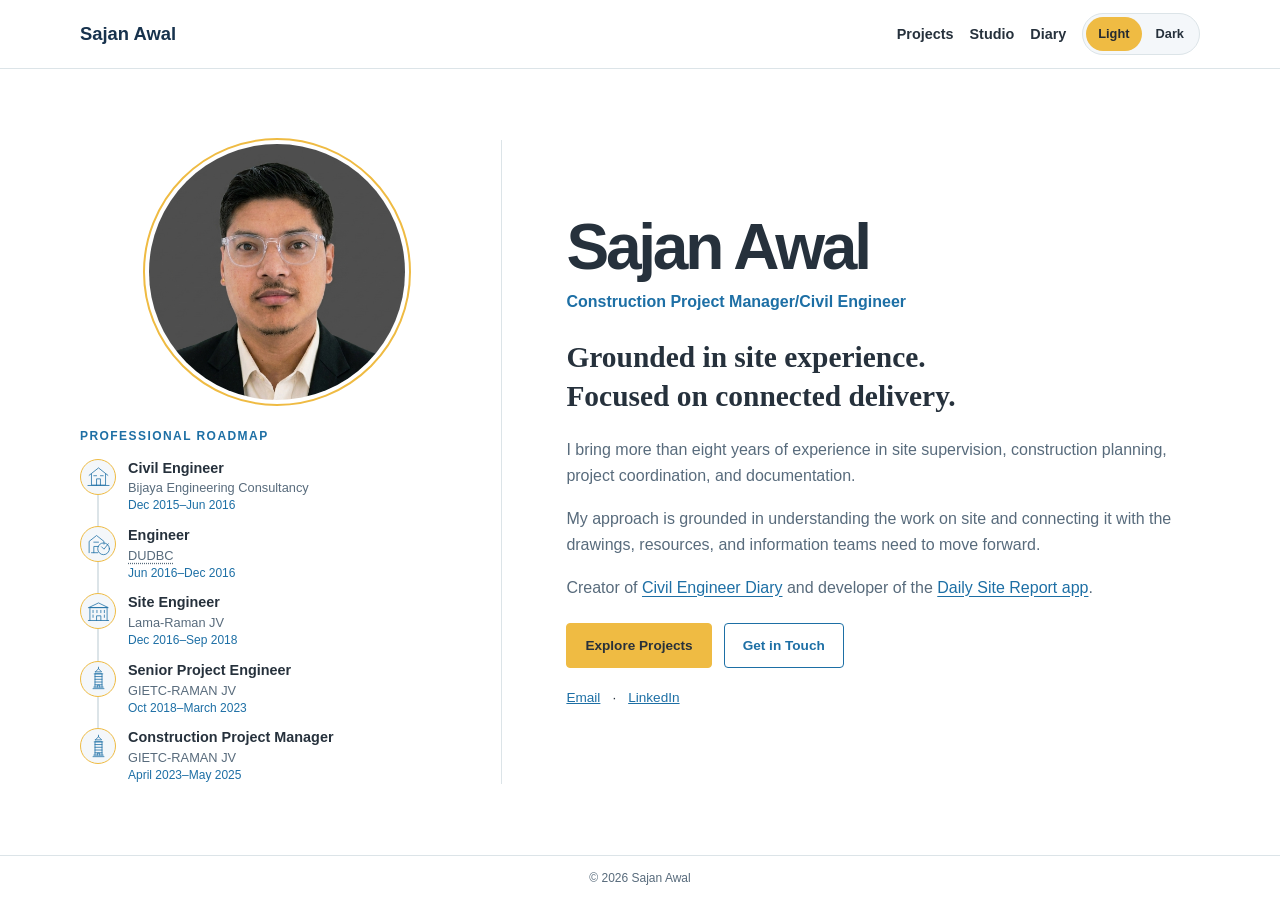
==== commit 62bb746c: "Apply shared Projects, Studio, and Diary navigation across main pages" ====
--- a/index.html
+++ b/index.html
@@ -18,7 +18,6 @@
       <nav class="main-nav" aria-label="Main navigation">
         <a class="brand" href="index.html" aria-current="page">Sajan Awal</a>
         <ul class="navlinks">
-          <li><a href="#experience">Experience</a></li>
           <li><a href="projects.html">Projects</a></li>
           <li><a href="engisaan-studio.html">Studio</a></li>
           <li><a href="civil-engineer-diary.html">Diary</a></li>
@@ -146,8 +145,8 @@
         teams need to move forward.
       </p>
       <p class="creator-note">
-        Creator of <a href="civil-engineer-diary.html">Civil Engineer Diary</a>
-        and developer of the <a href="projects.html">Daily Site Report app</a>.
+        Creator of <a href="https://www.instagram.com/civilengineer.diary/" target="_blank" rel="noopener noreferrer">Civil Engineer Diary</a>
+        and developer of the <a href="https://awalsajan.com.np/projects.html">Daily Site Report app</a>.
       </p>
       <div id="projects" class="buttons">
         <a class="button" href="projects.html">Explore Projects</a>
--- a/assets/home-compact.css
+++ b/assets/home-compact.css
@@ -32,14 +32,32 @@
 
 .compact-portrait {
   display: block;
-  width: 132px;
-  height: 132px;
-  margin: 0 auto 18px;
+  width: 264px;
+  height: 264px;
+  margin: 0 auto 24px;
   object-fit: cover;
   object-position: center top;
   border-radius: 50%;
   border: 4px solid var(--bg);
   outline: 2px solid var(--gold);
+  animation: portrait-float 6s ease-in-out infinite;
+}
+
+@keyframes portrait-float {
+  0%,
+  100% {
+    transform: translateY(0);
+  }
+
+  50% {
+    transform: translateY(-8px);
+  }
+}
+
+@media (prefers-reduced-motion: reduce) {
+  .compact-portrait {
+    animation: none;
+  }
 }
 
 .compact-experience {
@@ -212,8 +230,9 @@
   }
 
   .compact-portrait {
-    width: 112px;
-    height: 112px;
+    width: 224px;
+    height: 224px;
+    margin-bottom: 22px;
   }
 
   .intro-column .professional-title {
@@ -227,9 +246,9 @@
   }
 
   .compact-portrait {
-    width: 112px;
-    height: 112px;
-    margin-bottom: 14px;
+    width: 224px;
+    height: 224px;
+    margin-bottom: 16px;
   }
 
   .career-stop {
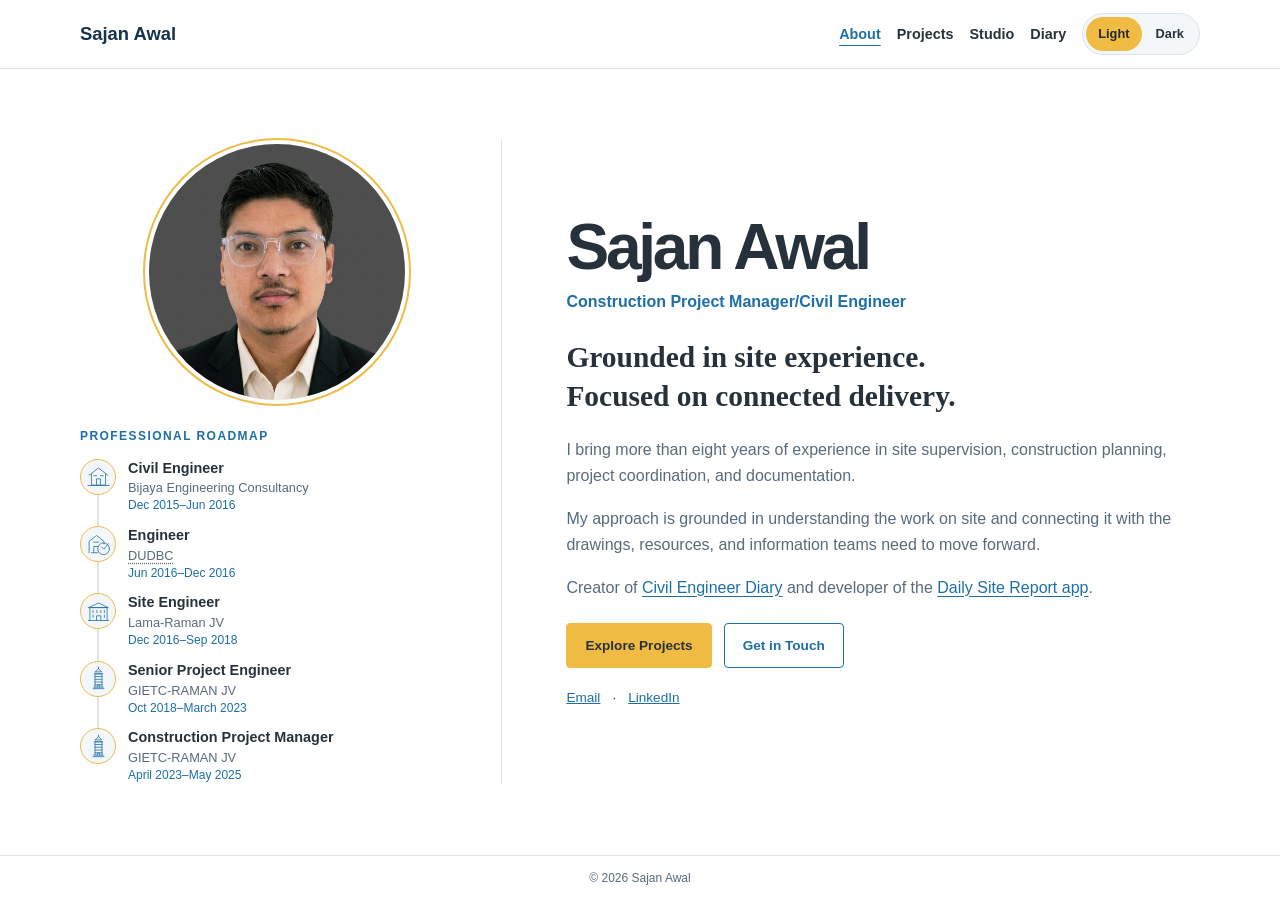
==== commit 70c0b31f: "Add About home link to shared navigation" ====
--- a/index.html
+++ b/index.html
@@ -18,6 +18,7 @@
       <nav class="main-nav" aria-label="Main navigation">
         <a class="brand" href="index.html" aria-current="page">Sajan Awal</a>
         <ul class="navlinks">
+          <li><a href="index.html" aria-current="page">About</a></li>
           <li><a href="projects.html">Projects</a></li>
           <li><a href="engisaan-studio.html">Studio</a></li>
           <li><a href="civil-engineer-diary.html">Diary</a></li>
@@ -33,121 +34,73 @@
   </header>
 
   <main id="top" class="container compact-layout">
-    <!-- Left column: portrait and career progression. -->
     <div class="career-column">
-      <img
-        class="compact-portrait"
-        src="images/profile.jpg"
-        width="132"
-        height="132"
-        alt="Sajan Awal, construction project manager and civil engineer"
-      >
+      <img class="compact-portrait" src="images/profile.jpg" width="132" height="132" alt="Sajan Awal, construction project manager and civil engineer">
 
       <section id="experience" class="compact-experience" aria-labelledby="roadmap-heading">
         <h2 id="roadmap-heading">Professional Roadmap</h2>
         <ol class="career-timeline" aria-label="Professional experience, earliest to latest">
           <li class="career-stop">
             <span class="career-icon" aria-hidden="true">
-              <svg viewBox="0 0 64 64" focusable="false">
-                <path d="M8 29 32 10 56 29M14 26v28h36V26M27 54V38h10v16M20 30h7m10 0h7M5 55h54"/>
-              </svg>
+              <svg viewBox="0 0 64 64" focusable="false"><path d="M8 29 32 10 56 29M14 26v28h36V26M27 54V38h10v16M20 30h7m10 0h7M5 55h54"/></svg>
             </span>
             <div>
               <h3>Civil Engineer</h3>
               <p>Bijaya Engineering Consultancy</p>
-              <p class="career-dates">
-                <time datetime="2015-12">Dec 2015</time>–<time datetime="2016-06">Jun 2016</time>
-              </p>
+              <p class="career-dates"><time datetime="2015-12">Dec 2015</time>–<time datetime="2016-06">Jun 2016</time></p>
             </div>
           </li>
-
           <li class="career-stop">
             <span class="career-icon" aria-hidden="true">
-              <svg viewBox="0 0 64 64" focusable="false">
-                <path d="M8 53V24L27 9l19 15v7M14 53h16M20 53V37h12M20 26h12M40 38l6 6 11-14"/>
-                <circle cx="45" cy="43" r="15"/>
-              </svg>
+              <svg viewBox="0 0 64 64" focusable="false"><path d="M8 53V24L27 9l19 15v7M14 53h16M20 53V37h12M20 26h12M40 38l6 6 11-14"/><circle cx="45" cy="43" r="15"/></svg>
             </span>
             <div>
               <h3>Engineer</h3>
-              <p>
-                <abbr title="Department of Urban Development and Building Construction" aria-label="Department of Urban Development and Building Construction" tabindex="0">DUDBC</abbr>
-              </p>
-              <p class="career-dates">
-                <time datetime="2016-06">Jun 2016</time>–<time datetime="2016-12">Dec 2016</time>
-              </p>
+              <p><abbr title="Department of Urban Development and Building Construction" aria-label="Department of Urban Development and Building Construction" tabindex="0">DUDBC</abbr></p>
+              <p class="career-dates"><time datetime="2016-06">Jun 2016</time>–<time datetime="2016-12">Dec 2016</time></p>
             </div>
           </li>
-
           <li class="career-stop">
             <span class="career-icon" aria-hidden="true">
-              <svg viewBox="0 0 64 64" focusable="false">
-                <path d="M6 55h52M10 55V22h44v33M7 22h50L32 10 7 22ZM18 29v6m10-6v6m10-6v6m9-6v6M18 41v6m29-6v6M27 55V43h11v12"/>
-              </svg>
+              <svg viewBox="0 0 64 64" focusable="false"><path d="M6 55h52M10 55V22h44v33M7 22h50L32 10 7 22ZM18 29v6m10-6v6m10-6v6m9-6v6M18 41v6m29-6v6M27 55V43h11v12"/></svg>
             </span>
             <div>
               <h3>Site Engineer</h3>
               <p>Lama-Raman JV</p>
-              <p class="career-dates">
-                <time datetime="2016-12">Dec 2016</time>–<time datetime="2018-09">Sep 2018</time>
-              </p>
+              <p class="career-dates"><time datetime="2016-12">Dec 2016</time>–<time datetime="2018-09">Sep 2018</time></p>
             </div>
           </li>
-
           <li class="career-stop">
             <span class="career-icon" aria-hidden="true">
-              <svg viewBox="0 0 64 64" focusable="false">
-                <path d="M23 54V20h18v34M20 54h24M18 58h28M21 20h22M24 15h16l-8-8-8 8ZM32 7V3M23 27h18M23 34h18M23 41h18M23 48h18M29 54v-5h6v5"/>
-              </svg>
+              <svg viewBox="0 0 64 64" focusable="false"><path d="M23 54V20h18v34M20 54h24M18 58h28M21 20h22M24 15h16l-8-8-8 8ZM32 7V3M23 27h18M23 34h18M23 41h18M23 48h18M29 54v-5h6v5"/></svg>
             </span>
             <div>
               <h3>Senior Project Engineer</h3>
               <p>GIETC-RAMAN JV</p>
-              <p class="career-dates">
-                <time datetime="2018-10">Oct 2018</time>–<time datetime="2023-03">March 2023</time>
-              </p>
+              <p class="career-dates"><time datetime="2018-10">Oct 2018</time>–<time datetime="2023-03">March 2023</time></p>
             </div>
           </li>
-
           <li class="career-stop">
             <span class="career-icon" aria-hidden="true">
-              <svg viewBox="0 0 64 64" focusable="false">
-                <path d="M23 54V20h18v34M20 54h24M18 58h28M21 20h22M24 15h16l-8-8-8 8ZM32 7V3M23 27h18M23 34h18M23 41h18M23 48h18M29 54v-5h6v5"/>
-              </svg>
+              <svg viewBox="0 0 64 64" focusable="false"><path d="M23 54V20h18v34M20 54h24M18 58h28M21 20h22M24 15h16l-8-8-8 8ZM32 7V3M23 27h18M23 34h18M23 41h18M23 48h18M29 54v-5h6v5"/></svg>
             </span>
             <div>
               <h3>Construction Project Manager</h3>
               <p>GIETC-RAMAN JV</p>
-              <p class="career-dates">
-                <time datetime="2023-04">April 2023</time>–<time datetime="2025-05">May 2025</time>
-              </p>
+              <p class="career-dates"><time datetime="2023-04">April 2023</time>–<time datetime="2025-05">May 2025</time></p>
             </div>
           </li>
         </ol>
       </section>
     </div>
 
-    <!-- Right column: concise professional introduction. -->
     <section id="about" class="intro-column" aria-labelledby="name-heading">
       <h1 id="name-heading">Sajan Awal</h1>
       <p class="professional-title">Construction Project Manager/Civil Engineer</p>
-      <h2 class="intro-headline">
-        Grounded in site experience.<br>
-        Focused on connected delivery.
-      </h2>
-      <p>
-        I bring more than eight years of experience in site supervision,
-        construction planning, project coordination, and documentation.
-      </p>
-      <p>
-        My approach is grounded in understanding the work on site and
-        connecting it with the drawings, resources, and information
-        teams need to move forward.
-      </p>
-      <p class="creator-note">
-        Creator of <a href="https://www.instagram.com/civilengineer.diary/" target="_blank" rel="noopener noreferrer">Civil Engineer Diary</a>
-        and developer of the <a href="https://awalsajan.com.np/projects.html">Daily Site Report app</a>.
-      </p>
+      <h2 class="intro-headline">Grounded in site experience.<br>Focused on connected delivery.</h2>
+      <p>I bring more than eight years of experience in site supervision, construction planning, project coordination, and documentation.</p>
+      <p>My approach is grounded in understanding the work on site and connecting it with the drawings, resources, and information teams need to move forward.</p>
+      <p class="creator-note">Creator of <a href="https://www.instagram.com/civilengineer.diary/" target="_blank" rel="noopener noreferrer">Civil Engineer Diary</a> and developer of the <a href="https://awalsajan.com.np/projects.html">Daily Site Report app</a>.</p>
       <div id="projects" class="buttons">
         <a class="button" href="projects.html">Explore Projects</a>
         <a class="button secondary" href="mailto:ersajanawal@gmail.com">Get in Touch</a>
